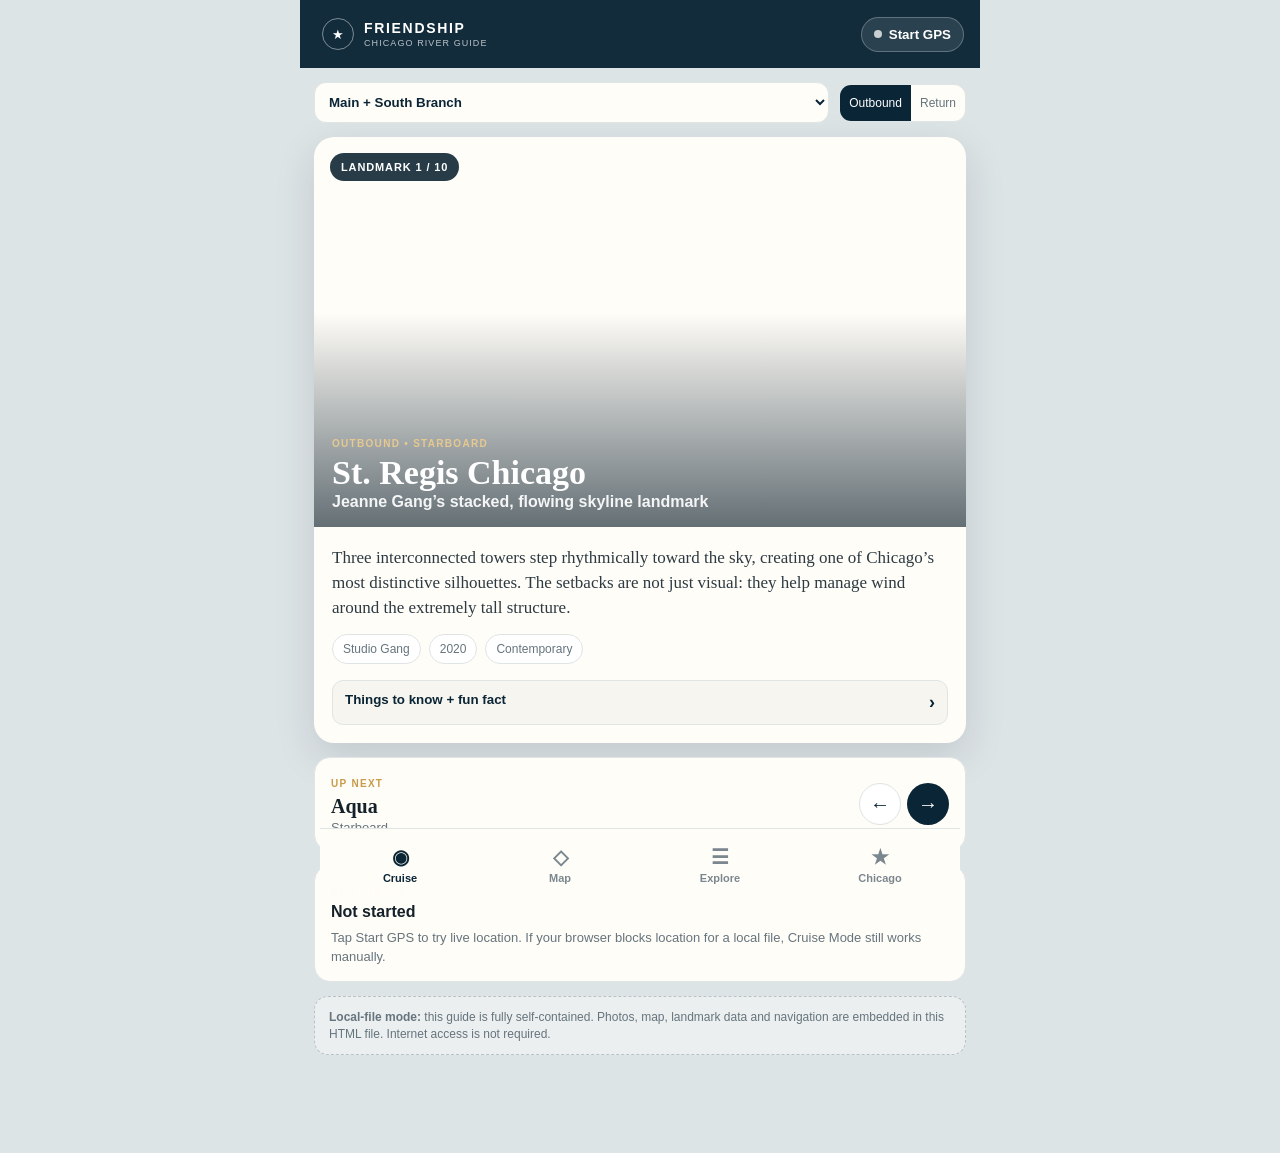
==== guide.html @ f0b507e7 "Fix Safari image asset paths" ====
<!doctype html>
<html lang="en">
<head>
<meta charset="utf-8" />
<meta name="viewport" content="width=device-width,initial-scale=1,viewport-fit=cover" />
<meta name="theme-color" content="#0a2536" />
<title>Friendship • Chicago River Guide</title>
<style>:root{--navy:#0a2536;--navy2:#102f43;--cream:#f6f1e8;--paper:#fffdf8;--gold:#c89b4b;--ink:#15212a;--muted:#66747d;--line:#dfe4e5;--green:#21765b;--shadow:0 14px 40px rgba(3,25,39,.13)}*{box-sizing:border-box}html,body{margin:0;background:var(--cream);color:var(--ink);font-family:-apple-system,BlinkMacSystemFont,"Segoe UI",sans-serif}body{padding-bottom:84px}.topbar{height:68px;position:sticky;top:0;z-index:1000;display:flex;align-items:center;justify-content:space-between;padding:0 16px;background:rgba(10,37,54,.96);backdrop-filter:blur(15px);color:#fff}.brand{display:flex;align-items:center;gap:10px;border:0;background:transparent;color:inherit;text-align:left}.brand .flag{display:grid;place-items:center;width:32px;height:32px;border:1px solid rgba(255,255,255,.45);border-radius:50%;font-size:13px}.brand strong{display:block;letter-spacing:.12em;font-size:14px}.brand small{display:block;opacity:.7;font-size:9px;letter-spacing:.12em;margin-top:2px}.gps-button{border:1px solid rgba(255,255,255,.25);background:rgba(255,255,255,.1);color:#fff;padding:9px 12px;border-radius:999px;font-weight:650;display:flex;align-items:center;gap:7px}.gps-dot{width:8px;height:8px;border-radius:50%;background:#c9d0d3}.gps-button.live .gps-dot{background:#55d99b;box-shadow:0 0 0 4px rgba(85,217,155,.14)}main{max-width:680px;margin:0 auto}.view{display:block}.js .view{display:none}.js .view.active{display:block}.route-strip{display:flex;gap:10px;padding:14px 14px 8px;align-items:center}.route-strip select{min-width:0;flex:1;border:1px solid var(--line);border-radius:12px;background:var(--paper);padding:11px 10px;font-weight:650;color:var(--navy)}.direction-toggle{display:flex;border:1px solid var(--line);border-radius:12px;overflow:hidden;background:var(--paper)}.direction-toggle button{border:0;background:transparent;padding:11px 9px;font-size:12px;color:var(--muted)}.direction-toggle button.active{background:var(--navy);color:#fff}.hero-card{margin:6px 14px 14px;background:var(--paper);border-radius:20px;overflow:hidden;box-shadow:var(--shadow)}.hero-image{height:310px;background:linear-gradient(135deg,#17394d,#7d9cac);background-size:cover;background-position:center;position:relative}.hero-image:after{content:"";position:absolute;inset:0;background:linear-gradient(0deg,rgba(5,24,36,.62) 0%,transparent 55%)}.hero-badge{position:absolute;left:16px;top:16px;z-index:2;background:rgba(8,31,45,.87);backdrop-filter:blur(8px);color:#fff;border-radius:999px;padding:8px 11px;font-weight:800;font-size:11px;letter-spacing:.08em}.hero-distance{position:absolute;right:16px;top:16px;z-index:2;background:rgba(255,255,255,.92);color:var(--navy);border-radius:999px;padding:8px 11px;font-weight:800;font-size:11px}.hero-title-wrap{position:absolute;left:18px;right:18px;bottom:16px;z-index:2;color:#fff}.hero-title-wrap .eyebrow{color:#e7c88f}.hero-title-wrap h1{font-family:Georgia,serif;font-size:34px;line-height:1.01;margin:5px 0 3px}.hero-title-wrap p{margin:0;font-weight:650;opacity:.92}.photo-credit{font-size:10px;color:#7b878e;margin:0 0 9px;text-align:right;font-family:-apple-system,BlinkMacSystemFont,"Segoe UI",sans-serif}.hero-body{padding:18px}.hero-body p{font-family:Georgia,serif;font-size:17px;line-height:1.48;margin:0 0 14px;color:#2d3a42}.fact-row{display:flex;gap:8px;overflow-x:auto;padding-bottom:2px}.fact-chip{white-space:nowrap;border:1px solid var(--line);border-radius:999px;padding:7px 10px;font-size:12px;color:var(--muted);background:#fff}.next-panel,.status-card{margin:0 14px 14px;background:var(--paper);border:1px solid var(--line);border-radius:16px;padding:15px 16px;display:flex;justify-content:space-between;align-items:center}.next-panel h3{margin:4px 0 2px;font-family:Georgia,serif;font-size:20px}.next-panel p{margin:0;color:var(--muted);font-size:13px}.circle-btn{width:42px;height:42px;border-radius:50%;border:0;background:var(--navy);color:#fff;font-size:20px}.eyebrow{font-size:10px;letter-spacing:.13em;font-weight:850;color:var(--gold)}.status-card{display:block}.status-card strong{display:block;margin-top:4px}.status-card p{font-size:13px;line-height:1.4;color:var(--muted);margin:8px 0 0}.status-card.live{border-color:#a9d6c5;background:#f4fbf8}#mapView{position:relative}#map{background:#dfe9ec;position:relative;overflow:visible;padding-bottom:10px}.map-sheet{position:static;margin:10px 14px 14px;background:rgba(255,253,248,.98);border-radius:14px;padding:12px 14px;box-shadow:var(--shadow)}.map-sheet strong{display:block}.map-sheet span{display:block;color:var(--muted);font-size:12px;margin-top:2px}.browse-head{padding:24px 16px 12px}.browse-head h1{font-family:Georgia,serif;margin:3px 0 16px;font-size:32px}.browse-head input{width:100%;border:1px solid var(--line);background:var(--paper);border-radius:12px;padding:12px 14px;font-size:16px}.landmark-list{padding:0 14px}.landmark-item{display:grid;grid-template-columns:82px 1fr auto;gap:12px;align-items:center;background:var(--paper);border:1px solid var(--line);padding:9px;border-radius:14px;margin-bottom:9px}.landmark-thumb{width:82px;height:70px;border-radius:9px;background:linear-gradient(135deg,#17394d,#8ba4b1);background-size:cover;background-position:center}.landmark-item h3{font-family:Georgia,serif;margin:0 0 3px;font-size:17px}.landmark-item p{margin:0;color:var(--muted);font-size:12px}.landmark-item button{border:0;background:transparent;color:var(--navy);font-size:19px;padding:12px}.bottom-nav{position:fixed;z-index:1200;left:0;right:0;bottom:0;height:72px;padding-bottom:env(safe-area-inset-bottom);background:rgba(255,253,248,.96);backdrop-filter:blur(16px);border-top:1px solid var(--line);display:flex;justify-content:space-around}.bottom-nav button{width:33%;border:0;background:transparent;color:#7b878e;font-size:11px;font-weight:700}.bottom-nav span{font-size:20px;display:block;margin-bottom:3px}.bottom-nav button.active{color:var(--navy)}.modal{display:none;position:fixed;inset:0;z-index:2000}.modal.open{display:block}.modal-backdrop{position:absolute;inset:0;background:rgba(2,18,28,.55)}.modal-card{position:absolute;left:0;right:0;bottom:0;max-height:86vh;overflow:auto;background:var(--paper);border-radius:22px 22px 0 0;padding:0 0 calc(20px + env(safe-area-inset-bottom));box-shadow:0 -20px 60px rgba(0,0,0,.18)}.close-btn{position:sticky;float:right;top:12px;margin:12px 12px 0 0;z-index:3;width:36px;height:36px;border-radius:50%;border:0;background:rgba(255,255,255,.92);font-size:24px}.modal-photo{height:260px;background:linear-gradient(135deg,#17394d,#8ba4b1);background-size:cover;background-position:center}.modal-copy{padding:20px}.modal-copy h2{font-family:Georgia,serif;font-size:29px;margin:5px 0 5px}.modal-copy .subtitle{color:var(--muted);margin:0 0 16px}.modal-copy p{font-family:Georgia,serif;line-height:1.55}.detail-grid{display:grid;grid-template-columns:1fr 1fr;border-top:1px solid var(--line);margin-top:16px}.detail-grid div{padding:12px 0;border-bottom:1px solid var(--line)}.detail-grid div:nth-child(odd){padding-right:10px}.detail-grid strong{display:block;font-size:11px;color:var(--muted);text-transform:uppercase;letter-spacing:.08em}.detail-grid span{font-size:14px;font-weight:650}@media(min-width:700px){body{background:#dde4e6}.topbar{max-width:680px;margin:0 auto}.hero-image{height:390px}.bottom-nav{left:50%;transform:translateX(-50%);max-width:680px}.modal-card{max-width:680px;left:50%;transform:translateX(-50%)}}

.offline-map{width:100%;height:auto;aspect-ratio:100/128;display:block;background:#eef2f1;max-height:66vh}
.river-line{fill:none;stroke:#70aec7;stroke-width:10;stroke-linecap:round;stroke-linejoin:round}
.river-core{fill:none;stroke:#c2e0ea;stroke-width:6.5;stroke-linecap:round;stroke-linejoin:round}
.route-line{fill:none;stroke:#16394d;stroke-width:2.1;stroke-dasharray:5 3;opacity:.95}.context-river{fill:none;stroke:#91a6ad;stroke-width:5.5;opacity:.22;stroke-linecap:round;stroke-linejoin:round}
.map-pin{cursor:pointer}.map-pin circle{fill:#d7a93d;stroke:#fff;stroke-width:1.1}.map-pin .pin-num{font-size:3.1px;text-anchor:middle;dominant-baseline:middle;fill:#17394d;font-weight:900}.user-dot{fill:#16805f;stroke:#fff;stroke-width:1.5}.user-accuracy{fill:#16805f;opacity:.11;stroke:#16805f;stroke-width:.35}.map-bg-label{font-size:2.8px;fill:#6f8188;letter-spacing:.08em}.water-label{fill:#4f91aa;font-size:2.45px;font-weight:800;letter-spacing:.05em}.map-ref circle{fill:#6f8188}.map-ref text{fill:#52666e;font-size:2.15px;font-weight:700}.map-legend{position:static;display:grid;grid-template-columns:1fr 1fr;gap:6px 10px;background:#fffdf8;border-top:1px solid rgba(23,57,77,.12);padding:12px 14px 14px;max-height:220px;overflow:auto}.map-key{display:flex;align-items:center;gap:6px;font-size:10.5px;line-height:1.15;color:#263e49}.map-key b{display:grid;place-items:center;min-width:19px;height:19px;border-radius:50%;background:#d7a93d;color:#17394d;font-size:10px}.map-key.active{font-weight:800}.map-key.active b{outline:2px solid #17394d}.prev-btn{margin-right:6px;background:#fff;color:var(--navy);border:1px solid var(--line)}.next-actions{display:flex;align-items:center}.local-note{margin:0 14px 14px;padding:12px 14px;border:1px dashed #b9c2c6;border-radius:14px;color:var(--muted);font-size:12px;line-height:1.4;background:rgba(255,255,255,.42)}@media(max-width:420px){.hero-image{height:280px}.hero-title-wrap h1{font-size:30px}.route-strip{flex-wrap:wrap}.route-strip select{flex-basis:100%}.direction-toggle{width:100%}.direction-toggle button{flex:1}.map-legend{grid-template-columns:1fr;max-height:240px}.offline-map{max-height:none}}

/* Chicago stories / supplemental guide */
.bottom-nav button{width:25%}
.chicago-view{padding:20px 14px 110px}
.chicago-head{padding:4px 2px 16px}.chicago-head h1{font-family:Georgia,serif;font-size:32px;margin:4px 0 6px}.chicago-head p{color:var(--muted);margin:0;line-height:1.45}
.story-card{background:var(--paper);border:1px solid var(--line);border-radius:16px;padding:17px;margin-bottom:12px;box-shadow:0 5px 18px rgba(20,43,54,.04)}
.story-card h2{font-family:Georgia,serif;font-size:23px;margin:2px 0 10px}.story-card h3{font-size:12px;letter-spacing:.09em;text-transform:uppercase;color:var(--muted);margin:15px 0 6px}.story-card p{line-height:1.5;margin:7px 0}.story-card ul{margin:7px 0 0;padding-left:20px}.story-card li{margin:7px 0;line-height:1.4}
.flag-wrap{overflow:hidden;padding:0}.flag-title{padding:17px 17px 6px}.chicago-flag{position:relative;height:150px;background:#fff;margin:8px 17px 12px;border:1px solid #d8d8d8;box-shadow:0 4px 12px rgba(0,0,0,.05)}.flag-stripe{position:absolute;left:0;right:0;height:23px;background:#6cc3e6}.flag-stripe.top{top:28px}.flag-stripe.bottom{bottom:28px}.flag-stars{position:absolute;left:0;right:0;top:55px;height:40px;display:flex;align-items:center;justify-content:center;gap:12px;color:#e02630;font-size:30px;font-weight:900;line-height:1}.flag-grid{display:grid;grid-template-columns:1fr 1fr;gap:9px;padding:0 17px 17px}.flag-item{background:#f5f7f6;border-radius:11px;padding:10px}.flag-item strong{display:block;font-size:11px;text-transform:uppercase;letter-spacing:.07em;color:var(--navy);margin-bottom:3px}.flag-item span{font-size:12px;color:#52666e;line-height:1.35}
.story-kicker{display:inline-flex;align-items:center;gap:6px;font-size:11px;font-weight:800;color:#b17a13;text-transform:uppercase;letter-spacing:.08em}.takeaway{border-left:4px solid #d7a93d;padding-left:13px}
.more-btn{display:block;width:100%;margin-top:14px;border:1px solid var(--line);background:#f7f5ef;color:var(--navy);border-radius:11px;padding:11px 12px;font-weight:800;text-align:left}.more-btn span{float:right;font-size:18px}
.things-box{background:#f5f7f6;border-radius:13px;padding:13px 14px;margin:16px 0}.things-box h3,.fun-box h3{margin:0 0 8px;font-size:11px;letter-spacing:.09em;text-transform:uppercase;color:var(--muted)}.things-box ul{margin:0;padding-left:19px}.things-box li{margin:6px 0;line-height:1.4;font-family:system-ui,-apple-system,sans-serif;font-size:14px}.fun-box{border-left:4px solid #d7a93d;padding:10px 13px;background:#fff9ea;border-radius:0 10px 10px 0;margin:14px 0}.fun-box p{margin:0;font-family:system-ui,-apple-system,sans-serif;font-size:14px;line-height:1.45}
@media(max-width:390px){.bottom-nav button{font-size:10px}.bottom-nav span{font-size:18px}.flag-grid{grid-template-columns:1fr}.chicago-flag{height:130px}.flag-stars{font-size:26px;gap:9px;top:47px}.flag-stripe.top{top:24px}.flag-stripe.bottom{bottom:24px}}
</style>
</head>
<body>
<script>document.documentElement.classList.add("js");</script>
<header class="topbar">
  <button class="brand" id="homeBtn" aria-label="Guide home"><span class="flag">★</span><span><strong>FRIENDSHIP</strong><small>CHICAGO RIVER GUIDE</small></span></button>
  <button id="gpsBtn" class="gps-button"><span class="gps-dot"></span><span id="gpsLabel">Start GPS</span></button>
</header>
<main>
<noscript><div class="local-note" style="margin-top:14px"><strong>Interactive features are unavailable in this browser view.</strong> The guide content remains readable below.</div></noscript>
<section id="cruiseView" class="view active">
  <div class="route-strip">
    <select id="routeSelect" aria-label="Tour route"><option value="south">Main + South Branch</option><option value="north">Main + North Branch</option></select>
    <div class="direction-toggle" role="group"><button data-dir="outbound" class="active">Outbound</button><button data-dir="return">Return</button></div>
  </div>
  <article id="heroCard" class="hero-card">
    <div class="hero-image"><span class="hero-badge">LANDMARK 1</span><div class="hero-title-wrap"><span class="eyebrow">OUTBOUND • STARBOARD</span><h1>St. Regis Chicago</h1><p>Jeanne Gang’s stacked, flowing skyline landmark</p></div></div>
    <div class="hero-body"><p>Three interconnected towers step rhythmically toward the sky, creating one of Chicago’s most distinctive silhouettes. The setbacks are not just visual: they help manage wind around the extremely tall structure.</p><div class="fact-row"><span class="fact-chip">Studio Gang</span><span class="fact-chip">2020</span><span class="fact-chip">Contemporary</span></div></div>
  </article>
  <section class="next-panel"><div><span class="eyebrow">UP NEXT</span><h3 id="nextName">Aqua</h3><p id="nextMeta">Starboard</p></div><div class="next-actions"><button id="prevBtn" class="circle-btn prev-btn" aria-label="Previous landmark">←</button><button id="nextBtn" class="circle-btn" aria-label="Next landmark">→</button></div></section>
  <section class="status-card" id="gpsStatus"><div><span class="eyebrow">GPS STATUS</span><strong>Not started</strong></div><p>Tap Start GPS to try live location. If your browser blocks location for a local file, Cruise Mode still works manually.</p></section>
  <div class="local-note"><strong>Local-file mode:</strong> this guide is fully self-contained. Photos, map, landmark data and navigation are embedded in this HTML file. Internet access is not required.</div>
</section>
<section id="mapView" class="view"><div id="map"></div><div class="map-sheet"><strong id="mapSheetTitle">Tour map</strong><span id="mapSheetText">Tap a landmark pin for details.</span></div></section>
<section id="browseView" class="view"><div class="browse-head"><div><span class="eyebrow">ALL LANDMARKS</span><h1>Explore the river</h1></div><input id="searchInput" type="search" placeholder="Search" /></div><div id="landmarkList" class="landmark-list"><div class="landmark-item"><div class="landmark-thumb"></div><div><h3>St. Regis Chicago</h3><p>Chicago River landmark</p></div><button aria-hidden="true">›</button></div><div class="landmark-item"><div class="landmark-thumb"></div><div><h3>Aqua</h3><p>Chicago River landmark</p></div><button aria-hidden="true">›</button></div><div class="landmark-item"><div class="landmark-thumb"></div><div><h3>Wrigley Building</h3><p>Chicago River landmark</p></div><button aria-hidden="true">›</button></div><div class="landmark-item"><div class="landmark-thumb"></div><div><h3>Trump International Hotel & Tower</h3><p>Chicago River landmark</p></div><button aria-hidden="true">›</button></div><div class="landmark-item"><div class="landmark-thumb"></div><div><h3>Marina City</h3><p>Chicago River landmark</p></div><button aria-hidden="true">›</button></div><div class="landmark-item"><div class="landmark-thumb"></div><div><h3>Merchandise Mart</h3><p>Chicago River landmark</p></div><button aria-hidden="true">›</button></div><div class="landmark-item"><div class="landmark-thumb"></div><div><h3>Wolf Point</h3><p>Chicago River landmark</p></div><button aria-hidden="true">›</button></div><div class="landmark-item"><div class="landmark-thumb"></div><div><h3>150 North Riverside</h3><p>Chicago River landmark</p></div><button aria-hidden="true">›</button></div><div class="landmark-item"><div class="landmark-thumb"></div><div><h3>300 South Wacker</h3><p>Chicago River landmark</p></div><button aria-hidden="true">›</button></div><div class="landmark-item"><div class="landmark-thumb"></div><div><h3>River City</h3><p>Chicago River landmark</p></div><button aria-hidden="true">›</button></div><div class="landmark-item"><div class="landmark-thumb"></div><div><h3>Chicago Board of Trade / Ceres</h3><p>Chicago River landmark</p></div><button aria-hidden="true">›</button></div><div class="landmark-item"><div class="landmark-thumb"></div><div><h3>Carbide & Carbon Building</h3><p>Chicago River landmark</p></div><button aria-hidden="true">›</button></div><div class="landmark-item"><div class="landmark-thumb"></div><div><h3>Erie on the Park</h3><p>Chicago River landmark</p></div><button aria-hidden="true">›</button></div><div class="landmark-item"><div class="landmark-thumb"></div><div><h3>Wild Mile</h3><p>Chicago River landmark</p></div><button aria-hidden="true">›</button></div><div class="landmark-item"><div class="landmark-thumb"></div><div><h3>Salt Shed</h3><p>Chicago River landmark</p></div><button aria-hidden="true">›</button></div></div></section>
<section id="chicagoView" class="view chicago-view">
  <div class="chicago-head"><span class="eyebrow">BEYOND THE LANDMARKS</span><h1>Know Chicago</h1><p>The stories and symbols that make the buildings, bridges and river fit together.</p></div>
  <article class="story-card flag-wrap">
    <div class="flag-title"><span class="story-kicker">★ Chicago symbol</span><h2>Know the Chicago flag</h2></div>
    <div class="chicago-flag" role="img" aria-label="Chicago flag with two blue stripes and four red six-pointed stars"><div class="flag-stripe top"></div><div class="flag-stars"><span>✶</span><span>✶</span><span>✶</span><span>✶</span></div><div class="flag-stripe bottom"></div></div>
    <div class="flag-grid">
      <div class="flag-item"><strong>Two blue stripes</strong><span>Represent Chicago's waterways: Lake Michigan, the Chicago River system and the great canal connection.</span></div>
      <div class="flag-item"><strong>Four red stars</strong><span>Fort Dearborn; the Great Chicago Fire; the 1893 World's Columbian Exposition; and the 1933–34 Century of Progress.</span></div>
      <div class="flag-item"><strong>Six points each</strong><span>Chicago deliberately uses six-pointed stars. Each star's points carry additional symbolic meanings.</span></div>
      <div class="flag-item"><strong>Designed in 1917</strong><span>Wallace Rice designed the flag. It originally had two stars; two more were added later.</span></div>
    </div>
  </article>
  <article class="story-card"><span class="story-kicker">Chicago story</span><h2>Why Chicago became Chicago</h2><h3>Water + rail + geography</h3><ul><li>Chicago sits near a low continental divide between the Great Lakes and Mississippi watersheds.</li><li>Early portage routes made the location strategically important before a major city existed.</li><li>Canals strengthened the water connection; railroads then multiplied Chicago's reach.</li><li>The city became a transfer point where goods, people, livestock, grain and mail changed transportation modes.</li><li>Much of the architecture along the river is a consequence of that economic geography.</li></ul><p class="takeaway"><strong>Worth knowing:</strong> Chicago did not become huge simply because it sat on Lake Michigan. Its power came from connecting transportation systems.</p></article>
  <article class="story-card"><span class="story-kicker">Engineering</span><h2>The river that changed direction</h2><ul><li>The Chicago River originally flowed toward Lake Michigan.</li><li>In 1900, Chicago completed the canal system that reversed the river's flow away from the lake.</li><li>Protecting Lake Michigan—the city's drinking-water source—was a major reason for the project.</li><li>The present Chicago Harbor Lock dates to the 1930s and helps control the lake-river connection.</li></ul><p class="takeaway">The memorable part is not simply that Chicago cleaned its river. The city re-engineered the regional water system.</p></article>
  <article class="story-card"><span class="story-kicker">Look around</span><h2>Chicago is a bridge city</h2><ul><li>Downtown street bridges are part of the city's navigation system, not just roadways.</li><li>The movable bridges let dense street grids coexist with a working river.</li><li>Bridge street names are one of the easiest ways to orient yourself as we move through downtown.</li><li>Watch how bridgehouses, steel trusses and skyscrapers form a layered streetscape visible only from the water.</li></ul></article>
  <article class="story-card"><span class="story-kicker">Return trip</span><h2>Don't repeat the tour—connect it</h2><ul><li>Compare River City with Marina City: same architect, radically different form.</li><li>Compare Aqua with St. Regis: same architect, two very different responses to form, site and wind.</li><li>At 150 North Riverside, look at the narrow base before looking up.</li><li>At Wolf Point, see if you can identify all three branches without the guide.</li><li>Compare older buildings that treated the river as infrastructure with newer buildings designed around river views and public space.</li></ul></article>
  <article class="story-card"><span class="story-kicker">Take it home</span><h2>Three big ideas</h2><p class="takeaway"><strong>1.</strong> Chicago exists where it does because of water and transportation.</p><p class="takeaway"><strong>2.</strong> Its architecture is inseparable from engineering—wind, soil, railroads, bridges and tight sites shaped what was possible.</p><p class="takeaway"><strong>3.</strong> The Chicago River isn't scenery behind the city. It is one of the main reasons the city exists.</p></article>
</section>
</main>
<nav class="bottom-nav"><button data-view="cruiseView" class="active"><span>◉</span>Cruise</button><button data-view="mapView"><span>◇</span>Map</button><button data-view="browseView"><span>☰</span>Explore</button><button data-view="chicagoView"><span>★</span>Chicago</button></nav>
<div id="detailModal" class="modal" aria-hidden="true"><div class="modal-backdrop"></div><article class="modal-card"><button id="closeModal" class="close-btn">×</button><div id="modalContent"></div></article></div>
<script>
const LANDMARKS = [
 {id:'st-regis',name:'St. Regis Chicago',lat:41.88735,lng:-87.61715,side:'Starboard',route:'main',out:1,ret:15,photo:'assets/photo-00.jpg',subtitle:'Jeanne Gang’s stacked, flowing skyline landmark',architect:'Studio Gang',year:'2020',style:'Contemporary',story:'Three interconnected towers step rhythmically toward the sky, creating one of Chicago’s most distinctive silhouettes. The setbacks are not just visual: they help manage wind around the extremely tall structure.',fact:'At roughly 1,200 feet, it is among the tallest buildings in Chicago.'},
 {id:'aqua',name:'Aqua',lat:41.88650,lng:-87.61971,side:'Starboard',route:'main',out:2,ret:14,photo:'assets/photo-01.jpg',credit:'George Showman / Wikimedia Commons · CC BY 2.0',subtitle:'A tower shaped by balconies that behave like topography',architect:'Studio Gang',year:'2009',style:'Contemporary',story:'Aqua’s irregular concrete balconies ripple around the tower like limestone ledges or waves. Their shapes were tuned for views, shade and wind, turning each floor plate into part of the architecture.',fact:'The undulating balconies can project more than 12 feet from the facade.'},
 {id:'wrigley',name:'Wrigley Building',lat:41.889707,lng:-87.624861,side:'Starboard',route:'main',out:3,ret:13,photo:'assets/photo-02.jpg',subtitle:'Chicago’s gleaming white gateway to Michigan Avenue',architect:'Graham, Anderson, Probst & White',year:'1921–24',style:'Spanish Revival / French Renaissance',story:'The Wrigley Building was one of the first major office buildings north of the Chicago River. Its white terra-cotta cladding was designed to remain bright and luminous, while the clock tower deliberately evokes European civic architecture.',fact:'The two towers are connected by enclosed walkways.'},
 {id:'trump',name:'Trump International Hotel & Tower',lat:41.88887,lng:-87.62646,side:'Starboard',route:'main',out:4,ret:12,photo:'assets/photo-03.jpg',subtitle:'A riverfront tower whose setbacks answer its neighbors',architect:'Skidmore, Owings & Merrill',year:'2009',style:'Contemporary',story:'Designed by Adrian Smith at SOM, the glass tower uses three major setbacks that align with surrounding Chicago landmarks. From the river, its curved form and prominent position make it an unmistakable transition between Michigan Avenue and River North.',fact:'Its setbacks visually reference nearby building heights.'},
 {id:'marina-city',name:'Marina City',lat:41.88787,lng:-87.62882,side:'Starboard',route:'main',out:5,ret:11,photo:'assets/photo-04.jpg',subtitle:'Bertrand Goldberg’s iconic “corn cob” city within a city',architect:'Bertrand Goldberg',year:'1964–68',style:'Mid-century modern',story:'Marina City challenged the idea that downtown was only for work. Its cylindrical residential towers, exposed parking spirals, marina and entertainment spaces created a dense mixed-use community directly on the river.',fact:'Each residential floor radiates outward from a central concrete core.'},
 {id:'wolf-point',name:'Wolf Point',lat:41.88770,lng:-87.63730,side:'Ahead',route:'main',out:6,ret:10,photo:'assets/photo-05.jpg',subtitle:'Where the three branches of the Chicago River meet',architect:'Multiple',year:'Historic site',style:'Urban crossroads',story:'Wolf Point is the geographic hinge of the river system: the Main Branch meets the North and South Branches here. Long before the towers, this was one of early Chicago’s most important commercial and social gathering places.',fact:'This confluence helped define the earliest settlement pattern of Chicago.'},
 {id:'150-riverside',name:'150 North Riverside',lat:41.885327,lng:-87.638531,side:'Starboard',route:'south',out:7,ret:9,photo:'assets/photo-06.jpg',subtitle:'A skyscraper balanced on an improbably narrow base',architect:'Goettsch Partners',year:'2017',style:'Contemporary',story:'The tower appears to balance on a slender core because active railroad tracks occupy much of the site. Its structural system transfers the tower’s immense loads through the compact base while opening the river edge as public space.',fact:'Only a small portion of the site could physically support the tower.'},
 {id:'300-wacker',name:'300 South Wacker',lat:41.87767,lng:-87.63714,side:'Port',route:'south',out:8,ret:8,photo:'assets/photo-07.jpg',subtitle:'A postmodern tower with a river map hidden in plain sight',architect:'Kohn Pedersen Fox',year:'1983',style:'Postmodern',story:'Look closely at the west facade: the illuminated pattern depicts a stylized map of the Chicago River. It is an architectural inside joke scaled to the city itself and one of the best details to point out from the water.',fact:'The facade graphic traces the branching geometry of the river.'},
 {id:'river-city',name:'River City',lat:41.871399,lng:-87.634522,side:'Port',route:'south',out:9,ret:7,photo:'assets/photo-08.jpg',subtitle:'Bertrand Goldberg’s curving residential megastructure',architect:'Bertrand Goldberg',year:'1986',style:'Brutalist / Organic modern',story:'River City extends Goldberg’s lifelong interest in curvilinear concrete housing. The serpentine building creates sheltered interior spaces while presenting a sculptural wall to the South Branch.',fact:'Goldberg also designed Marina City, visible much farther north.'},
 {id:'cbot',name:'Chicago Board of Trade & Ceres',lat:41.8778,lng:-87.6323,side:'Ahead / Port',route:'south',out:null,ret:6,photo:'assets/photo-09.jpg',credit:'Joe Ravi / Wikimedia Commons · CC BY-SA 3.0',subtitle:'Art Deco power crowned by the goddess of grain',architect:'Holabird & Root',year:'1930',style:'Art Deco',story:'At the end of the LaSalle Street canyon, the Board of Trade terminates the view like a monumental stage set. Atop its pyramidal roof stands Ceres, the Roman goddess of agriculture—an apt symbol for Chicago’s commodity-trading history.',fact:'Ceres is intentionally simplified because the sculpture is viewed from far below.'},
 {id:'merchandise-mart',name:'The Merchandise Mart',lat:41.888378,lng:-87.636513,side:'Starboard',route:'main',out:1,ret:9,photo:'assets/photo-10.jpg',subtitle:'A colossal Art Deco commercial city block',architect:'Graham, Anderson, Probst & White',year:'1930',style:'Art Deco',story:'Built for Marshall Field & Company, the Mart consolidated an enormous wholesale trade operation under one roof. Its scale is easier to understand from the river, where the building stretches along an entire block of waterfront.',fact:'At completion it was widely described as the world’s largest building by floor area.'},
 {id:'erie-park',name:'Erie on the Park',lat:41.8930,lng:-87.6398,side:'Starboard',route:'north',out:2,ret:8,photo:'assets/photo-11.jpg',credit:'Payton Chung / Wikimedia Commons · CC BY 2.0',subtitle:'A slim steel-and-glass tower beside the river',architect:'Lucien Lagrange',year:'2002',style:'Contemporary',story:'Erie on the Park uses an expressed structural frame and a narrow profile to take advantage of river and skyline views. Its geometry makes it a useful visual marker as the river begins to feel more residential.',fact:'Its steel expression distinguishes it from the concrete-heavy towers downstream.'},
 {id:'wild-mile',name:'The Wild Mile',lat:41.9003,lng:-87.6406,side:'Starboard',route:'north',out:3,ret:7,photo:'assets/photo-12.jpg',credit:'SidewalkMD / Wikimedia Commons · CC BY-SA 4.0',subtitle:'A floating eco-park built directly into the river',architect:'Urban Rivers + partners',year:'2020s',style:'Ecological infrastructure',story:'The Wild Mile reimagines a formerly industrial stretch of the North Branch as floating habitat and public space. Modular gardens create new river-edge ecology while preserving the working waterway.',fact:'Floating habitat modules support native plants above a river with engineered banks.'},
 {id:'ballys',name:'Bally’s Chicago Site',lat:41.9072,lng:-87.6428,side:'Port',route:'north',out:4,ret:6,photo:'assets/photo-13.jpg',subtitle:'The former Tribune printing complex in transformation',architect:'Multiple',year:'Redevelopment',style:'Adaptive urban redevelopment',story:'This large riverfront site was historically dominated by the Chicago Tribune’s printing and distribution operations. Its redevelopment represents another major transition of the North Branch from heavy industrial use toward mixed-use entertainment and public riverfront access.',fact:'The scale of the former industrial parcel is especially apparent from the water.'},
 {id:'salt-shed',name:'The Salt Shed',lat:41.9170,lng:-87.6588,side:'Port',route:'north',out:5,ret:5,photo:'assets/photo-14.jpg',credit:'Cosmo1976 / Wikimedia Commons · CC BY-SA 3.0',subtitle:'An industrial Morton Salt complex reborn as a music venue',architect:'Original industrial complex / adaptive reuse team',year:'1929 / 2022 reuse',style:'Industrial adaptive reuse',story:'The enormous roof once sheltered Morton Salt operations and became a familiar North Branch landmark. Preservation and redevelopment converted the complex into a major performance venue while retaining its industrial identity.',fact:'The iconic roofline survived the site’s transformation from salt production to entertainment.'},
 {id:'carbide',name:'Carbide & Carbon Building',lat:41.8868,lng:-87.6244,side:'Port',route:'main',out:null,ret:16,photo:'assets/photo-15.jpg',credit:'La Sequencia / Wikimedia Commons · CC BY 2.0',subtitle:'A dark green Art Deco tower capped in real gold leaf',architect:'Burnham Brothers',year:'1929',style:'Art Deco',story:'The Carbide & Carbon Building is deliberately theatrical: polished black granite at the base, deep green terra cotta above, and a gold-leaf crown. A popular interpretation is that its coloring recalls a champagne bottle.',fact:'Its gold-colored upper details include actual gold leaf.'}
];

let currentRoute='south', direction='outbound', currentIndex=0, userPos=null, watchId=null;
const $=s=>document.querySelector(s), $$=s=>[...document.querySelectorAll(s)];
const TOUR_ORDERS={
 south:{outbound:['st-regis','aqua','wrigley','trump','marina-city','merchandise-mart','wolf-point','150-riverside','300-wacker','river-city'],return:['river-city','cbot','300-wacker','150-riverside','wolf-point','merchandise-mart','marina-city','trump','wrigley','carbide','aqua','st-regis']},
 north:{outbound:['st-regis','aqua','wrigley','trump','marina-city','merchandise-mart','wolf-point','erie-park','wild-mile','ballys','salt-shed'],return:['salt-shed','ballys','wild-mile','erie-park','wolf-point','merchandise-mart','marina-city','trump','wrigley','carbide','aqua','st-regis']}
};
const routeItems=()=>TOUR_ORDERS[currentRoute][direction].map(id=>LANDMARKS.find(x=>x.id===id)).filter(Boolean);
function esc(s){return String(s??'').replace(/[&<>\"]/g,c=>({'&':'&amp;','<':'&lt;','>':'&gt;','\"':'&quot;'}[c]))}
function distanceMeters(a,b){const R=6371e3,p1=a.lat*Math.PI/180,p2=b.lat*Math.PI/180,dp=(b.lat-a.lat)*Math.PI/180,dl=(b.lng-a.lng)*Math.PI/180;const q=Math.sin(dp/2)**2+Math.cos(p1)*Math.cos(p2)*Math.sin(dl/2)**2;return R*2*Math.atan2(Math.sqrt(q),Math.sqrt(1-q))}
function fmtDist(m){if(m==null)return '';const ft=m*3.28084;if(ft<1000)return `${Math.max(25,Math.round(ft/25)*25)} ft`;return `${(ft/5280).toFixed(1)} mi`}
function photoStyle(l){return l.photo?`background-image:url("${l.photo}")`:''}
function thingsFor(l){const s=(l.story||'').split(/(?<=[.!?])\s+/).filter(Boolean);const out=[`Designed by ${l.architect}.`,`Completed in ${l.year}; ${l.style} architecture.`];for(const x of s){if(out.length>=5)break;if(!out.some(y=>y===x))out.push(x)}return out.slice(0,5)}
function renderCruise(){const items=routeItems();if(!items.length)return;if(currentIndex>=items.length)currentIndex=0;if(currentIndex<0)currentIndex=items.length-1;const l=items[currentIndex],dist=userPos?distanceMeters(userPos,l):null;$('#heroCard').innerHTML=`<div class="hero-image" style='${photoStyle(l)}'><span class="hero-badge">${userPos&&dist<180?'NOW VIEWING':'LANDMARK '+(currentIndex+1)+' / '+items.length}</span>${dist!=null?`<span class="hero-distance">${fmtDist(dist)}</span>`:''}<div class="hero-title-wrap"><span class="eyebrow">${direction.toUpperCase()} • ${esc(l.side).toUpperCase()}</span><h1>${esc(l.name)}</h1><p>${esc(l.subtitle)}</p></div></div><div class="hero-body">${l.credit?`<div class="photo-credit">Photo: ${esc(l.credit)}</div>`:''}<p>${esc(l.story)}</p><div class="fact-row"><span class="fact-chip">${esc(l.architect)}</span><span class="fact-chip">${esc(l.year)}</span><span class="fact-chip">${esc(l.style)}</span></div><button class="more-btn" id="heroMoreBtn">Things to know + fun fact <span>›</span></button></div>`;$('#heroMoreBtn').onclick=()=>openDetail(l.id);const n=items[(currentIndex+1)%items.length];$('#nextName').textContent=n.name;$('#nextMeta').textContent=`${n.side}${userPos?' • '+fmtDist(distanceMeters(userPos,n)):''}`;renderMap();}
function renderList(filter=''){const q=filter.toLowerCase();$('#landmarkList').innerHTML=LANDMARKS.filter(l=>!q||l.name.toLowerCase().includes(q)||l.story.toLowerCase().includes(q)||l.architect.toLowerCase().includes(q)).map(l=>`<div class="landmark-item" data-id="${l.id}"><div class="landmark-thumb" style='${photoStyle(l)}'></div><div><h3>${esc(l.name)}</h3><p>${esc(l.style)} • ${esc(l.year)}</p></div><button aria-label="Open ${esc(l.name)}">›</button></div>`).join('');$$('.landmark-item').forEach(el=>el.onclick=()=>openDetail(el.dataset.id))}
function openDetail(id){const l=LANDMARKS.find(x=>x.id===id);const things=thingsFor(l);$('#modalContent').innerHTML=`<div class="modal-photo" style='${photoStyle(l)}'></div><div class="modal-copy">${l.credit?`<div class="photo-credit">Photo: ${esc(l.credit)}</div>`:''}<span class="eyebrow">${esc(l.side).toUpperCase()}</span><h2>${esc(l.name)}</h2><p class="subtitle">${esc(l.subtitle)}</p><div class="things-box"><h3>Things to know</h3><ul>${things.map(x=>`<li>${esc(x)}</li>`).join('')}</ul></div><div class="fun-box"><h3>★ Fun fact</h3><p>${esc(l.fact)}</p></div><p><strong>Look for this:</strong> ${esc(l.fact)}</p><div class="detail-grid"><div><strong>Architect</strong><span>${esc(l.architect)}</span></div><div><strong>Completed</strong><span>${esc(l.year)}</span></div><div><strong>Style</strong><span>${esc(l.style)}</span></div><div><strong>GPS</strong><span>${l.lat.toFixed(4)}, ${l.lng.toFixed(4)}</span></div></div></div>`;$('#detailModal').classList.add('open');$('#detailModal').setAttribute('aria-hidden','false')}
function closeDetail(){$('#detailModal').classList.remove('open');$('#detailModal').setAttribute('aria-hidden','true')}
const RIVER={main:[[41.88830,-87.61060],[41.88834,-87.61340],[41.88842,-87.61620],[41.88856,-87.61910],[41.88867,-87.62190],[41.88872,-87.62430],[41.88862,-87.62630],[41.88835,-87.62870],[41.88804,-87.63100],[41.88778,-87.63340],[41.88758,-87.63550],[41.88748,-87.63745]],south:[[41.88748,-87.63745],[41.88570,-87.63810],[41.88360,-87.63820],[41.88160,-87.63812],[41.87960,-87.63780],[41.87760,-87.63760],[41.87580,-87.63730],[41.87410,-87.63670],[41.87240,-87.63570],[41.87080,-87.63480],[41.86890,-87.63465],[41.86720,-87.63520],[41.86550,-87.63660]],north:[[41.88748,-87.63745],[41.88930,-87.63820],[41.89130,-87.63910],[41.89340,-87.63990],[41.89550,-87.64070],[41.89780,-87.64130],[41.90020,-87.64120],[41.90260,-87.64160],[41.90500,-87.64240],[41.90730,-87.64330],[41.90960,-87.64510],[41.91170,-87.64800],[41.91370,-87.65180],[41.91520,-87.65550],[41.91680,-87.65880],[41.91840,-87.66030]]};
const MAP_REFS=[{name:'Chicago Lock',lat:41.88830,lng:-87.61075,dx:-1.2,dy:-2.2,anchor:'end'},{name:'Michigan Ave',lat:41.88869,lng:-87.62450,dx:1.5,dy:-2.3,anchor:'start'},{name:'State St',lat:41.88833,lng:-87.62770,dx:1.4,dy:3.2,anchor:'start'},{name:'Wolf Point',lat:41.88752,lng:-87.63740,dx:-1.2,dy:3.8,anchor:'end'},{name:'Lake St',lat:41.88575,lng:-87.63805,dx:1.5,dy:.4,anchor:'start'},{name:'Jackson',lat:41.87810,lng:-87.63762,dx:1.5,dy:.4,anchor:'start'},{name:'Roosevelt',lat:41.86770,lng:-87.63515,dx:1.5,dy:.4,anchor:'start'},{name:'Chicago Ave',lat:41.89665,lng:-87.64100,dx:1.5,dy:.4,anchor:'start'},{name:'North Ave',lat:41.91045,lng:-87.64610,dx:1.5,dy:.4,anchor:'start'}];
function activeRiverPoints(){return RIVER.main.concat((currentRoute==='north'?RIVER.north:RIVER.south).slice(1))}
function mapBoundsFor(points,landmarks){const lats=points.map(p=>p[0]).concat(landmarks.map(l=>l.lat)),lngs=points.map(p=>p[1]).concat(landmarks.map(l=>l.lng));return{minLat:Math.min(...lats)-.0018,maxLat:Math.max(...lats)+.0018,minLng:Math.min(...lngs)-.0025,maxLng:Math.max(...lngs)+.0025}}
let MAP_BOUNDS=null;function project(lat,lng){const b=MAP_BOUNDS,x=(lng-b.minLng)/(b.maxLng-b.minLng),y=(b.maxLat-lat)/(b.maxLat-b.minLat);return{x:5+x*90,y:8+y*112}}function geoPath(points){return points.map((c,i)=>{const p=project(c[0],c[1]);return `${i?'L':'M'} ${p.x.toFixed(2)} ${p.y.toFixed(2)}`}).join(' ')}
function nearestPointOnPolyline(lat,lng,pts){const q=project(lat,lng);let best=null,bd=Infinity;for(let i=0;i<pts.length-1;i++){const a=project(pts[i][0],pts[i][1]),b=project(pts[i+1][0],pts[i+1][1]);const vx=b.x-a.x,vy=b.y-a.y,wx=q.x-a.x,wy=q.y-a.y,d=vx*vx+vy*vy,t=d?Math.max(0,Math.min(1,(wx*vx+wy*vy)/d)):0,p={x:a.x+t*vx,y:a.y+t*vy},dd=(q.x-p.x)**2+(q.y-p.y)**2;if(dd<bd){bd=dd;best=p}}return best}
function inBounds(r){const b=MAP_BOUNDS;return r.lat>=b.minLat&&r.lat<=b.maxLat&&r.lng>=b.minLng&&r.lng<=b.maxLng}
function renderMap(){const target=$('#map');if(!target)return;const ordered=routeItems(),activeRiver=activeRiverPoints();MAP_BOUNDS=mapBoundsFor(activeRiver,ordered);const context=currentRoute==='north'?RIVER.south:RIVER.north;const river=`<path class="river-line" d="${geoPath(activeRiver)}"></path><path class="river-core" d="${geoPath(activeRiver)}"></path>`;const contextRiver=`<path class="context-river" d="${geoPath(context)}"></path>`;const route=`<path class="route-line" d="${geoPath(activeRiver)}"></path>`;const pins=ordered.map((l,i)=>{const p=nearestPointOnPolyline(l.lat,l.lng,activeRiver);return `<g class="map-pin" data-id="${l.id}"><circle cx="${p.x.toFixed(2)}" cy="${p.y.toFixed(2)}" r="2.65"></circle><text class="pin-num" x="${p.x.toFixed(2)}" y="${(p.y+.05).toFixed(2)}">${i+1}</text></g>`}).join('');let up='';if(userPos&&inBounds(userPos)){const p=project(userPos.lat,userPos.lng),ar=Math.min(8,Math.max(2,(userPos.accuracy||30)/65));up=`<circle class="user-accuracy" cx="${p.x}" cy="${p.y}" r="${ar}"></circle><circle class="user-dot" cx="${p.x}" cy="${p.y}" r="2.6"></circle>`}const refs=MAP_REFS.filter(inBounds).map(r=>{const p=project(r.lat,r.lng);return `<g class="map-ref"><circle cx="${p.x}" cy="${p.y}" r=".55"></circle><text text-anchor="${r.anchor}" x="${p.x+r.dx}" y="${p.y+r.dy}">${esc(r.name)}</text></g>`}).join('');const lake=project(41.8884,-87.6107),legend=ordered.map((l,i)=>`<div class="map-key ${i===currentIndex?'active':''}" data-id="${l.id}"><b>${i+1}</b><span>${esc(l.name)}</span></div>`).join('');target.innerHTML=`<svg class="offline-map" viewBox="0 0 100 128" preserveAspectRatio="xMidYMid meet"><text class="map-bg-label" x="94" y="7" text-anchor="end">N ↑</text><text class="water-label" x="${lake.x-1}" y="${lake.y-3}" text-anchor="end">Lake Michigan</text>${contextRiver}${river}${route}${refs}${pins}${up}</svg><div class="map-legend">${legend}</div>`;target.querySelectorAll('.map-pin,.map-key').forEach(el=>el.onclick=()=>openDetail(el.dataset.id));const active=ordered[currentIndex];$('#mapSheetTitle').textContent=currentRoute==='north'?'Main + North Branch':'Main + South Branch';if(active)$('#mapSheetText').textContent=`${direction[0].toUpperCase()+direction.slice(1)} • Stop ${currentIndex+1}: ${active.name}${userPos?' • '+fmtDist(distanceMeters(userPos,active)):''} • Pins mark viewing points on the river.`}
function nearestForRoute(){if(!userPos)return;const items=routeItems();let best=0,bestD=Infinity;items.forEach((l,i)=>{const d=distanceMeters(userPos,l);if(d<bestD){bestD=d;best=i}});if(bestD<350){currentIndex=best;renderCruise()}$('#gpsStatus').classList.add('live');$('#gpsStatus').innerHTML=`<div><span class="eyebrow">GPS LIVE</span><strong>${fmtDist(bestD)} from ${esc(items[best].name)}</strong></div><p>Reported accuracy: ${userPos.accuracy?Math.round(userPos.accuracy*3.28084)+' ft':'—'}. Nearby landmarks auto-surface within about 1,150 ft.</p>`;renderMap()}
function gpsError(e){$('#gpsLabel').textContent='GPS unavailable';$('#gpsBtn').classList.remove('live');$('#gpsStatus').classList.remove('live');let detail=(e&&e.message)||'The browser did not provide location access.';$('#gpsStatus').innerHTML=`<div><span class="eyebrow">GPS UNAVAILABLE</span><strong>Manual Cruise Mode is active</strong></div><p>${esc(detail)} Local-file GPS support varies by browser. Try Safari or Chrome and allow location access if prompted; otherwise use the arrows to advance landmarks.</p>`}
function startGPS(){if(!navigator.geolocation){gpsError({message:'Geolocation is not supported by this browser.'});return}if(watchId!=null){navigator.geolocation.clearWatch(watchId);watchId=null;$('#gpsBtn').classList.remove('live');$('#gpsLabel').textContent='Start GPS';return}$('#gpsLabel').textContent='Locating…';try{watchId=navigator.geolocation.watchPosition(p=>{userPos={lat:p.coords.latitude,lng:p.coords.longitude,accuracy:p.coords.accuracy};$('#gpsBtn').classList.add('live');$('#gpsLabel').textContent='GPS Live';nearestForRoute()},gpsError,{enableHighAccuracy:true,maximumAge:3000,timeout:12000})}catch(e){gpsError(e)}}
$$('.direction-toggle button').forEach(b=>b.onclick=()=>{$$('.direction-toggle button').forEach(x=>x.classList.remove('active'));b.classList.add('active');direction=b.dataset.dir;currentIndex=0;renderCruise()});
$('#routeSelect').onchange=e=>{currentRoute=e.target.value;currentIndex=0;renderCruise()};$('#nextBtn').onclick=()=>{currentIndex=(currentIndex+1)%routeItems().length;renderCruise()};$('#prevBtn').onclick=()=>{currentIndex=(currentIndex-1+routeItems().length)%routeItems().length;renderCruise()};$('#gpsBtn').onclick=startGPS;$('#searchInput').oninput=e=>renderList(e.target.value);$('#closeModal').onclick=closeDetail;$('.modal-backdrop').onclick=closeDetail;
$$('.bottom-nav button').forEach(b=>b.onclick=()=>{$$('.bottom-nav button').forEach(x=>x.classList.remove('active'));b.classList.add('active');$$('.view').forEach(v=>v.classList.remove('active'));$('#'+b.dataset.view).classList.add('active');if(b.dataset.view==='mapView')renderMap()});$('#homeBtn').onclick=()=>{$$('.bottom-nav button')[0].click()};
renderCruise();renderList();renderMap();
</script>
</body></html>
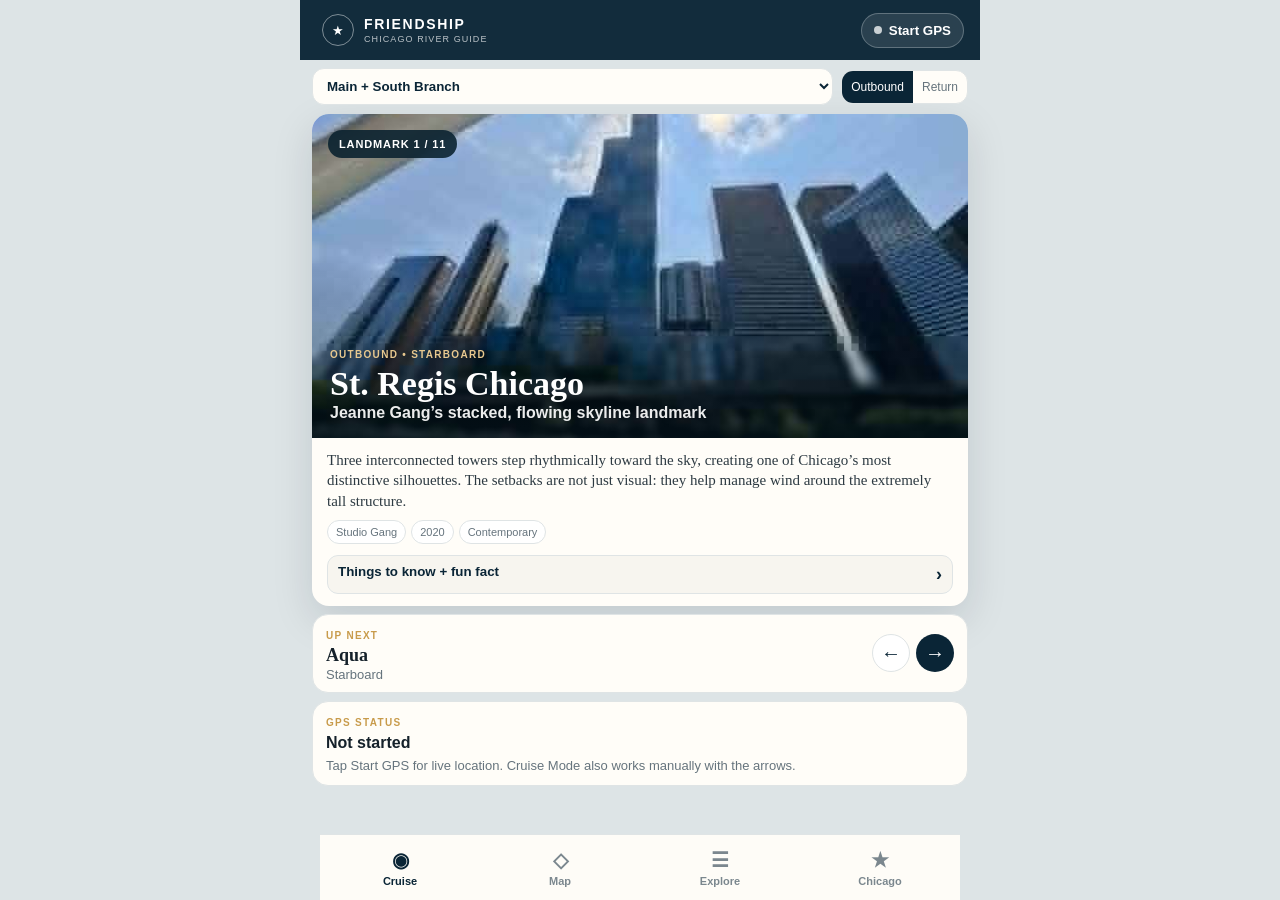
==== commit 002a8962: "Redirect legacy guide page to current app" ====
--- a/guide.html
+++ b/guide.html
@@ -1,125 +1 @@
-<!doctype html>
-<html lang="en">
-<head>
-<meta charset="utf-8" />
-<meta name="viewport" content="width=device-width,initial-scale=1,viewport-fit=cover" />
-<meta name="theme-color" content="#0a2536" />
-<title>Friendship • Chicago River Guide</title>
-<style>:root{--navy:#0a2536;--navy2:#102f43;--cream:#f6f1e8;--paper:#fffdf8;--gold:#c89b4b;--ink:#15212a;--muted:#66747d;--line:#dfe4e5;--green:#21765b;--shadow:0 14px 40px rgba(3,25,39,.13)}*{box-sizing:border-box}html,body{margin:0;background:var(--cream);color:var(--ink);font-family:-apple-system,BlinkMacSystemFont,"Segoe UI",sans-serif}body{padding-bottom:84px}.topbar{height:68px;position:sticky;top:0;z-index:1000;display:flex;align-items:center;justify-content:space-between;padding:0 16px;background:rgba(10,37,54,.96);backdrop-filter:blur(15px);color:#fff}.brand{display:flex;align-items:center;gap:10px;border:0;background:transparent;color:inherit;text-align:left}.brand .flag{display:grid;place-items:center;width:32px;height:32px;border:1px solid rgba(255,255,255,.45);border-radius:50%;font-size:13px}.brand strong{display:block;letter-spacing:.12em;font-size:14px}.brand small{display:block;opacity:.7;font-size:9px;letter-spacing:.12em;margin-top:2px}.gps-button{border:1px solid rgba(255,255,255,.25);background:rgba(255,255,255,.1);color:#fff;padding:9px 12px;border-radius:999px;font-weight:650;display:flex;align-items:center;gap:7px}.gps-dot{width:8px;height:8px;border-radius:50%;background:#c9d0d3}.gps-button.live .gps-dot{background:#55d99b;box-shadow:0 0 0 4px rgba(85,217,155,.14)}main{max-width:680px;margin:0 auto}.view{display:block}.js .view{display:none}.js .view.active{display:block}.route-strip{display:flex;gap:10px;padding:14px 14px 8px;align-items:center}.route-strip select{min-width:0;flex:1;border:1px solid var(--line);border-radius:12px;background:var(--paper);padding:11px 10px;font-weight:650;color:var(--navy)}.direction-toggle{display:flex;border:1px solid var(--line);border-radius:12px;overflow:hidden;background:var(--paper)}.direction-toggle button{border:0;background:transparent;padding:11px 9px;font-size:12px;color:var(--muted)}.direction-toggle button.active{background:var(--navy);color:#fff}.hero-card{margin:6px 14px 14px;background:var(--paper);border-radius:20px;overflow:hidden;box-shadow:var(--shadow)}.hero-image{height:310px;background:linear-gradient(135deg,#17394d,#7d9cac);background-size:cover;background-position:center;position:relative}.hero-image:after{content:"";position:absolute;inset:0;background:linear-gradient(0deg,rgba(5,24,36,.62) 0%,transparent 55%)}.hero-badge{position:absolute;left:16px;top:16px;z-index:2;background:rgba(8,31,45,.87);backdrop-filter:blur(8px);color:#fff;border-radius:999px;padding:8px 11px;font-weight:800;font-size:11px;letter-spacing:.08em}.hero-distance{position:absolute;right:16px;top:16px;z-index:2;background:rgba(255,255,255,.92);color:var(--navy);border-radius:999px;padding:8px 11px;font-weight:800;font-size:11px}.hero-title-wrap{position:absolute;left:18px;right:18px;bottom:16px;z-index:2;color:#fff}.hero-title-wrap .eyebrow{color:#e7c88f}.hero-title-wrap h1{font-family:Georgia,serif;font-size:34px;line-height:1.01;margin:5px 0 3px}.hero-title-wrap p{margin:0;font-weight:650;opacity:.92}.photo-credit{font-size:10px;color:#7b878e;margin:0 0 9px;text-align:right;font-family:-apple-system,BlinkMacSystemFont,"Segoe UI",sans-serif}.hero-body{padding:18px}.hero-body p{font-family:Georgia,serif;font-size:17px;line-height:1.48;margin:0 0 14px;color:#2d3a42}.fact-row{display:flex;gap:8px;overflow-x:auto;padding-bottom:2px}.fact-chip{white-space:nowrap;border:1px solid var(--line);border-radius:999px;padding:7px 10px;font-size:12px;color:var(--muted);background:#fff}.next-panel,.status-card{margin:0 14px 14px;background:var(--paper);border:1px solid var(--line);border-radius:16px;padding:15px 16px;display:flex;justify-content:space-between;align-items:center}.next-panel h3{margin:4px 0 2px;font-family:Georgia,serif;font-size:20px}.next-panel p{margin:0;color:var(--muted);font-size:13px}.circle-btn{width:42px;height:42px;border-radius:50%;border:0;background:var(--navy);color:#fff;font-size:20px}.eyebrow{font-size:10px;letter-spacing:.13em;font-weight:850;color:var(--gold)}.status-card{display:block}.status-card strong{display:block;margin-top:4px}.status-card p{font-size:13px;line-height:1.4;color:var(--muted);margin:8px 0 0}.status-card.live{border-color:#a9d6c5;background:#f4fbf8}#mapView{position:relative}#map{background:#dfe9ec;position:relative;overflow:visible;padding-bottom:10px}.map-sheet{position:static;margin:10px 14px 14px;background:rgba(255,253,248,.98);border-radius:14px;padding:12px 14px;box-shadow:var(--shadow)}.map-sheet strong{display:block}.map-sheet span{display:block;color:var(--muted);font-size:12px;margin-top:2px}.browse-head{padding:24px 16px 12px}.browse-head h1{font-family:Georgia,serif;margin:3px 0 16px;font-size:32px}.browse-head input{width:100%;border:1px solid var(--line);background:var(--paper);border-radius:12px;padding:12px 14px;font-size:16px}.landmark-list{padding:0 14px}.landmark-item{display:grid;grid-template-columns:82px 1fr auto;gap:12px;align-items:center;background:var(--paper);border:1px solid var(--line);padding:9px;border-radius:14px;margin-bottom:9px}.landmark-thumb{width:82px;height:70px;border-radius:9px;background:linear-gradient(135deg,#17394d,#8ba4b1);background-size:cover;background-position:center}.landmark-item h3{font-family:Georgia,serif;margin:0 0 3px;font-size:17px}.landmark-item p{margin:0;color:var(--muted);font-size:12px}.landmark-item button{border:0;background:transparent;color:var(--navy);font-size:19px;padding:12px}.bottom-nav{position:fixed;z-index:1200;left:0;right:0;bottom:0;height:72px;padding-bottom:env(safe-area-inset-bottom);background:rgba(255,253,248,.96);backdrop-filter:blur(16px);border-top:1px solid var(--line);display:flex;justify-content:space-around}.bottom-nav button{width:33%;border:0;background:transparent;color:#7b878e;font-size:11px;font-weight:700}.bottom-nav span{font-size:20px;display:block;margin-bottom:3px}.bottom-nav button.active{color:var(--navy)}.modal{display:none;position:fixed;inset:0;z-index:2000}.modal.open{display:block}.modal-backdrop{position:absolute;inset:0;background:rgba(2,18,28,.55)}.modal-card{position:absolute;left:0;right:0;bottom:0;max-height:86vh;overflow:auto;background:var(--paper);border-radius:22px 22px 0 0;padding:0 0 calc(20px + env(safe-area-inset-bottom));box-shadow:0 -20px 60px rgba(0,0,0,.18)}.close-btn{position:sticky;float:right;top:12px;margin:12px 12px 0 0;z-index:3;width:36px;height:36px;border-radius:50%;border:0;background:rgba(255,255,255,.92);font-size:24px}.modal-photo{height:260px;background:linear-gradient(135deg,#17394d,#8ba4b1);background-size:cover;background-position:center}.modal-copy{padding:20px}.modal-copy h2{font-family:Georgia,serif;font-size:29px;margin:5px 0 5px}.modal-copy .subtitle{color:var(--muted);margin:0 0 16px}.modal-copy p{font-family:Georgia,serif;line-height:1.55}.detail-grid{display:grid;grid-template-columns:1fr 1fr;border-top:1px solid var(--line);margin-top:16px}.detail-grid div{padding:12px 0;border-bottom:1px solid var(--line)}.detail-grid div:nth-child(odd){padding-right:10px}.detail-grid strong{display:block;font-size:11px;color:var(--muted);text-transform:uppercase;letter-spacing:.08em}.detail-grid span{font-size:14px;font-weight:650}@media(min-width:700px){body{background:#dde4e6}.topbar{max-width:680px;margin:0 auto}.hero-image{height:390px}.bottom-nav{left:50%;transform:translateX(-50%);max-width:680px}.modal-card{max-width:680px;left:50%;transform:translateX(-50%)}}
-
-.offline-map{width:100%;height:auto;aspect-ratio:100/128;display:block;background:#eef2f1;max-height:66vh}
-.river-line{fill:none;stroke:#70aec7;stroke-width:10;stroke-linecap:round;stroke-linejoin:round}
-.river-core{fill:none;stroke:#c2e0ea;stroke-width:6.5;stroke-linecap:round;stroke-linejoin:round}
-.route-line{fill:none;stroke:#16394d;stroke-width:2.1;stroke-dasharray:5 3;opacity:.95}.context-river{fill:none;stroke:#91a6ad;stroke-width:5.5;opacity:.22;stroke-linecap:round;stroke-linejoin:round}
-.map-pin{cursor:pointer}.map-pin circle{fill:#d7a93d;stroke:#fff;stroke-width:1.1}.map-pin .pin-num{font-size:3.1px;text-anchor:middle;dominant-baseline:middle;fill:#17394d;font-weight:900}.user-dot{fill:#16805f;stroke:#fff;stroke-width:1.5}.user-accuracy{fill:#16805f;opacity:.11;stroke:#16805f;stroke-width:.35}.map-bg-label{font-size:2.8px;fill:#6f8188;letter-spacing:.08em}.water-label{fill:#4f91aa;font-size:2.45px;font-weight:800;letter-spacing:.05em}.map-ref circle{fill:#6f8188}.map-ref text{fill:#52666e;font-size:2.15px;font-weight:700}.map-legend{position:static;display:grid;grid-template-columns:1fr 1fr;gap:6px 10px;background:#fffdf8;border-top:1px solid rgba(23,57,77,.12);padding:12px 14px 14px;max-height:220px;overflow:auto}.map-key{display:flex;align-items:center;gap:6px;font-size:10.5px;line-height:1.15;color:#263e49}.map-key b{display:grid;place-items:center;min-width:19px;height:19px;border-radius:50%;background:#d7a93d;color:#17394d;font-size:10px}.map-key.active{font-weight:800}.map-key.active b{outline:2px solid #17394d}.prev-btn{margin-right:6px;background:#fff;color:var(--navy);border:1px solid var(--line)}.next-actions{display:flex;align-items:center}.local-note{margin:0 14px 14px;padding:12px 14px;border:1px dashed #b9c2c6;border-radius:14px;color:var(--muted);font-size:12px;line-height:1.4;background:rgba(255,255,255,.42)}@media(max-width:420px){.hero-image{height:280px}.hero-title-wrap h1{font-size:30px}.route-strip{flex-wrap:wrap}.route-strip select{flex-basis:100%}.direction-toggle{width:100%}.direction-toggle button{flex:1}.map-legend{grid-template-columns:1fr;max-height:240px}.offline-map{max-height:none}}
-
-/* Chicago stories / supplemental guide */
-.bottom-nav button{width:25%}
-.chicago-view{padding:20px 14px 110px}
-.chicago-head{padding:4px 2px 16px}.chicago-head h1{font-family:Georgia,serif;font-size:32px;margin:4px 0 6px}.chicago-head p{color:var(--muted);margin:0;line-height:1.45}
-.story-card{background:var(--paper);border:1px solid var(--line);border-radius:16px;padding:17px;margin-bottom:12px;box-shadow:0 5px 18px rgba(20,43,54,.04)}
-.story-card h2{font-family:Georgia,serif;font-size:23px;margin:2px 0 10px}.story-card h3{font-size:12px;letter-spacing:.09em;text-transform:uppercase;color:var(--muted);margin:15px 0 6px}.story-card p{line-height:1.5;margin:7px 0}.story-card ul{margin:7px 0 0;padding-left:20px}.story-card li{margin:7px 0;line-height:1.4}
-.flag-wrap{overflow:hidden;padding:0}.flag-title{padding:17px 17px 6px}.chicago-flag{position:relative;height:150px;background:#fff;margin:8px 17px 12px;border:1px solid #d8d8d8;box-shadow:0 4px 12px rgba(0,0,0,.05)}.flag-stripe{position:absolute;left:0;right:0;height:23px;background:#6cc3e6}.flag-stripe.top{top:28px}.flag-stripe.bottom{bottom:28px}.flag-stars{position:absolute;left:0;right:0;top:55px;height:40px;display:flex;align-items:center;justify-content:center;gap:12px;color:#e02630;font-size:30px;font-weight:900;line-height:1}.flag-grid{display:grid;grid-template-columns:1fr 1fr;gap:9px;padding:0 17px 17px}.flag-item{background:#f5f7f6;border-radius:11px;padding:10px}.flag-item strong{display:block;font-size:11px;text-transform:uppercase;letter-spacing:.07em;color:var(--navy);margin-bottom:3px}.flag-item span{font-size:12px;color:#52666e;line-height:1.35}
-.story-kicker{display:inline-flex;align-items:center;gap:6px;font-size:11px;font-weight:800;color:#b17a13;text-transform:uppercase;letter-spacing:.08em}.takeaway{border-left:4px solid #d7a93d;padding-left:13px}
-.more-btn{display:block;width:100%;margin-top:14px;border:1px solid var(--line);background:#f7f5ef;color:var(--navy);border-radius:11px;padding:11px 12px;font-weight:800;text-align:left}.more-btn span{float:right;font-size:18px}
-.things-box{background:#f5f7f6;border-radius:13px;padding:13px 14px;margin:16px 0}.things-box h3,.fun-box h3{margin:0 0 8px;font-size:11px;letter-spacing:.09em;text-transform:uppercase;color:var(--muted)}.things-box ul{margin:0;padding-left:19px}.things-box li{margin:6px 0;line-height:1.4;font-family:system-ui,-apple-system,sans-serif;font-size:14px}.fun-box{border-left:4px solid #d7a93d;padding:10px 13px;background:#fff9ea;border-radius:0 10px 10px 0;margin:14px 0}.fun-box p{margin:0;font-family:system-ui,-apple-system,sans-serif;font-size:14px;line-height:1.45}
-@media(max-width:390px){.bottom-nav button{font-size:10px}.bottom-nav span{font-size:18px}.flag-grid{grid-template-columns:1fr}.chicago-flag{height:130px}.flag-stars{font-size:26px;gap:9px;top:47px}.flag-stripe.top{top:24px}.flag-stripe.bottom{bottom:24px}}
-</style>
-</head>
-<body>
-<script>document.documentElement.classList.add("js");</script>
-<header class="topbar">
-  <button class="brand" id="homeBtn" aria-label="Guide home"><span class="flag">★</span><span><strong>FRIENDSHIP</strong><small>CHICAGO RIVER GUIDE</small></span></button>
-  <button id="gpsBtn" class="gps-button"><span class="gps-dot"></span><span id="gpsLabel">Start GPS</span></button>
-</header>
-<main>
-<noscript><div class="local-note" style="margin-top:14px"><strong>Interactive features are unavailable in this browser view.</strong> The guide content remains readable below.</div></noscript>
-<section id="cruiseView" class="view active">
-  <div class="route-strip">
-    <select id="routeSelect" aria-label="Tour route"><option value="south">Main + South Branch</option><option value="north">Main + North Branch</option></select>
-    <div class="direction-toggle" role="group"><button data-dir="outbound" class="active">Outbound</button><button data-dir="return">Return</button></div>
-  </div>
-  <article id="heroCard" class="hero-card">
-    <div class="hero-image"><span class="hero-badge">LANDMARK 1</span><div class="hero-title-wrap"><span class="eyebrow">OUTBOUND • STARBOARD</span><h1>St. Regis Chicago</h1><p>Jeanne Gang’s stacked, flowing skyline landmark</p></div></div>
-    <div class="hero-body"><p>Three interconnected towers step rhythmically toward the sky, creating one of Chicago’s most distinctive silhouettes. The setbacks are not just visual: they help manage wind around the extremely tall structure.</p><div class="fact-row"><span class="fact-chip">Studio Gang</span><span class="fact-chip">2020</span><span class="fact-chip">Contemporary</span></div></div>
-  </article>
-  <section class="next-panel"><div><span class="eyebrow">UP NEXT</span><h3 id="nextName">Aqua</h3><p id="nextMeta">Starboard</p></div><div class="next-actions"><button id="prevBtn" class="circle-btn prev-btn" aria-label="Previous landmark">←</button><button id="nextBtn" class="circle-btn" aria-label="Next landmark">→</button></div></section>
-  <section class="status-card" id="gpsStatus"><div><span class="eyebrow">GPS STATUS</span><strong>Not started</strong></div><p>Tap Start GPS to try live location. If your browser blocks location for a local file, Cruise Mode still works manually.</p></section>
-  <div class="local-note"><strong>Local-file mode:</strong> this guide is fully self-contained. Photos, map, landmark data and navigation are embedded in this HTML file. Internet access is not required.</div>
-</section>
-<section id="mapView" class="view"><div id="map"></div><div class="map-sheet"><strong id="mapSheetTitle">Tour map</strong><span id="mapSheetText">Tap a landmark pin for details.</span></div></section>
-<section id="browseView" class="view"><div class="browse-head"><div><span class="eyebrow">ALL LANDMARKS</span><h1>Explore the river</h1></div><input id="searchInput" type="search" placeholder="Search" /></div><div id="landmarkList" class="landmark-list"><div class="landmark-item"><div class="landmark-thumb"></div><div><h3>St. Regis Chicago</h3><p>Chicago River landmark</p></div><button aria-hidden="true">›</button></div><div class="landmark-item"><div class="landmark-thumb"></div><div><h3>Aqua</h3><p>Chicago River landmark</p></div><button aria-hidden="true">›</button></div><div class="landmark-item"><div class="landmark-thumb"></div><div><h3>Wrigley Building</h3><p>Chicago River landmark</p></div><button aria-hidden="true">›</button></div><div class="landmark-item"><div class="landmark-thumb"></div><div><h3>Trump International Hotel & Tower</h3><p>Chicago River landmark</p></div><button aria-hidden="true">›</button></div><div class="landmark-item"><div class="landmark-thumb"></div><div><h3>Marina City</h3><p>Chicago River landmark</p></div><button aria-hidden="true">›</button></div><div class="landmark-item"><div class="landmark-thumb"></div><div><h3>Merchandise Mart</h3><p>Chicago River landmark</p></div><button aria-hidden="true">›</button></div><div class="landmark-item"><div class="landmark-thumb"></div><div><h3>Wolf Point</h3><p>Chicago River landmark</p></div><button aria-hidden="true">›</button></div><div class="landmark-item"><div class="landmark-thumb"></div><div><h3>150 North Riverside</h3><p>Chicago River landmark</p></div><button aria-hidden="true">›</button></div><div class="landmark-item"><div class="landmark-thumb"></div><div><h3>300 South Wacker</h3><p>Chicago River landmark</p></div><button aria-hidden="true">›</button></div><div class="landmark-item"><div class="landmark-thumb"></div><div><h3>River City</h3><p>Chicago River landmark</p></div><button aria-hidden="true">›</button></div><div class="landmark-item"><div class="landmark-thumb"></div><div><h3>Chicago Board of Trade / Ceres</h3><p>Chicago River landmark</p></div><button aria-hidden="true">›</button></div><div class="landmark-item"><div class="landmark-thumb"></div><div><h3>Carbide & Carbon Building</h3><p>Chicago River landmark</p></div><button aria-hidden="true">›</button></div><div class="landmark-item"><div class="landmark-thumb"></div><div><h3>Erie on the Park</h3><p>Chicago River landmark</p></div><button aria-hidden="true">›</button></div><div class="landmark-item"><div class="landmark-thumb"></div><div><h3>Wild Mile</h3><p>Chicago River landmark</p></div><button aria-hidden="true">›</button></div><div class="landmark-item"><div class="landmark-thumb"></div><div><h3>Salt Shed</h3><p>Chicago River landmark</p></div><button aria-hidden="true">›</button></div></div></section>
-<section id="chicagoView" class="view chicago-view">
-  <div class="chicago-head"><span class="eyebrow">BEYOND THE LANDMARKS</span><h1>Know Chicago</h1><p>The stories and symbols that make the buildings, bridges and river fit together.</p></div>
-  <article class="story-card flag-wrap">
-    <div class="flag-title"><span class="story-kicker">★ Chicago symbol</span><h2>Know the Chicago flag</h2></div>
-    <div class="chicago-flag" role="img" aria-label="Chicago flag with two blue stripes and four red six-pointed stars"><div class="flag-stripe top"></div><div class="flag-stars"><span>✶</span><span>✶</span><span>✶</span><span>✶</span></div><div class="flag-stripe bottom"></div></div>
-    <div class="flag-grid">
-      <div class="flag-item"><strong>Two blue stripes</strong><span>Represent Chicago's waterways: Lake Michigan, the Chicago River system and the great canal connection.</span></div>
-      <div class="flag-item"><strong>Four red stars</strong><span>Fort Dearborn; the Great Chicago Fire; the 1893 World's Columbian Exposition; and the 1933–34 Century of Progress.</span></div>
-      <div class="flag-item"><strong>Six points each</strong><span>Chicago deliberately uses six-pointed stars. Each star's points carry additional symbolic meanings.</span></div>
-      <div class="flag-item"><strong>Designed in 1917</strong><span>Wallace Rice designed the flag. It originally had two stars; two more were added later.</span></div>
-    </div>
-  </article>
-  <article class="story-card"><span class="story-kicker">Chicago story</span><h2>Why Chicago became Chicago</h2><h3>Water + rail + geography</h3><ul><li>Chicago sits near a low continental divide between the Great Lakes and Mississippi watersheds.</li><li>Early portage routes made the location strategically important before a major city existed.</li><li>Canals strengthened the water connection; railroads then multiplied Chicago's reach.</li><li>The city became a transfer point where goods, people, livestock, grain and mail changed transportation modes.</li><li>Much of the architecture along the river is a consequence of that economic geography.</li></ul><p class="takeaway"><strong>Worth knowing:</strong> Chicago did not become huge simply because it sat on Lake Michigan. Its power came from connecting transportation systems.</p></article>
-  <article class="story-card"><span class="story-kicker">Engineering</span><h2>The river that changed direction</h2><ul><li>The Chicago River originally flowed toward Lake Michigan.</li><li>In 1900, Chicago completed the canal system that reversed the river's flow away from the lake.</li><li>Protecting Lake Michigan—the city's drinking-water source—was a major reason for the project.</li><li>The present Chicago Harbor Lock dates to the 1930s and helps control the lake-river connection.</li></ul><p class="takeaway">The memorable part is not simply that Chicago cleaned its river. The city re-engineered the regional water system.</p></article>
-  <article class="story-card"><span class="story-kicker">Look around</span><h2>Chicago is a bridge city</h2><ul><li>Downtown street bridges are part of the city's navigation system, not just roadways.</li><li>The movable bridges let dense street grids coexist with a working river.</li><li>Bridge street names are one of the easiest ways to orient yourself as we move through downtown.</li><li>Watch how bridgehouses, steel trusses and skyscrapers form a layered streetscape visible only from the water.</li></ul></article>
-  <article class="story-card"><span class="story-kicker">Return trip</span><h2>Don't repeat the tour—connect it</h2><ul><li>Compare River City with Marina City: same architect, radically different form.</li><li>Compare Aqua with St. Regis: same architect, two very different responses to form, site and wind.</li><li>At 150 North Riverside, look at the narrow base before looking up.</li><li>At Wolf Point, see if you can identify all three branches without the guide.</li><li>Compare older buildings that treated the river as infrastructure with newer buildings designed around river views and public space.</li></ul></article>
-  <article class="story-card"><span class="story-kicker">Take it home</span><h2>Three big ideas</h2><p class="takeaway"><strong>1.</strong> Chicago exists where it does because of water and transportation.</p><p class="takeaway"><strong>2.</strong> Its architecture is inseparable from engineering—wind, soil, railroads, bridges and tight sites shaped what was possible.</p><p class="takeaway"><strong>3.</strong> The Chicago River isn't scenery behind the city. It is one of the main reasons the city exists.</p></article>
-</section>
-</main>
-<nav class="bottom-nav"><button data-view="cruiseView" class="active"><span>◉</span>Cruise</button><button data-view="mapView"><span>◇</span>Map</button><button data-view="browseView"><span>☰</span>Explore</button><button data-view="chicagoView"><span>★</span>Chicago</button></nav>
-<div id="detailModal" class="modal" aria-hidden="true"><div class="modal-backdrop"></div><article class="modal-card"><button id="closeModal" class="close-btn">×</button><div id="modalContent"></div></article></div>
-<script>
-const LANDMARKS = [
- {id:'st-regis',name:'St. Regis Chicago',lat:41.88735,lng:-87.61715,side:'Starboard',route:'main',out:1,ret:15,photo:'assets/photo-00.jpg',subtitle:'Jeanne Gang’s stacked, flowing skyline landmark',architect:'Studio Gang',year:'2020',style:'Contemporary',story:'Three interconnected towers step rhythmically toward the sky, creating one of Chicago’s most distinctive silhouettes. The setbacks are not just visual: they help manage wind around the extremely tall structure.',fact:'At roughly 1,200 feet, it is among the tallest buildings in Chicago.'},
- {id:'aqua',name:'Aqua',lat:41.88650,lng:-87.61971,side:'Starboard',route:'main',out:2,ret:14,photo:'assets/photo-01.jpg',credit:'George Showman / Wikimedia Commons · CC BY 2.0',subtitle:'A tower shaped by balconies that behave like topography',architect:'Studio Gang',year:'2009',style:'Contemporary',story:'Aqua’s irregular concrete balconies ripple around the tower like limestone ledges or waves. Their shapes were tuned for views, shade and wind, turning each floor plate into part of the architecture.',fact:'The undulating balconies can project more than 12 feet from the facade.'},
- {id:'wrigley',name:'Wrigley Building',lat:41.889707,lng:-87.624861,side:'Starboard',route:'main',out:3,ret:13,photo:'assets/photo-02.jpg',subtitle:'Chicago’s gleaming white gateway to Michigan Avenue',architect:'Graham, Anderson, Probst & White',year:'1921–24',style:'Spanish Revival / French Renaissance',story:'The Wrigley Building was one of the first major office buildings north of the Chicago River. Its white terra-cotta cladding was designed to remain bright and luminous, while the clock tower deliberately evokes European civic architecture.',fact:'The two towers are connected by enclosed walkways.'},
- {id:'trump',name:'Trump International Hotel & Tower',lat:41.88887,lng:-87.62646,side:'Starboard',route:'main',out:4,ret:12,photo:'assets/photo-03.jpg',subtitle:'A riverfront tower whose setbacks answer its neighbors',architect:'Skidmore, Owings & Merrill',year:'2009',style:'Contemporary',story:'Designed by Adrian Smith at SOM, the glass tower uses three major setbacks that align with surrounding Chicago landmarks. From the river, its curved form and prominent position make it an unmistakable transition between Michigan Avenue and River North.',fact:'Its setbacks visually reference nearby building heights.'},
- {id:'marina-city',name:'Marina City',lat:41.88787,lng:-87.62882,side:'Starboard',route:'main',out:5,ret:11,photo:'assets/photo-04.jpg',subtitle:'Bertrand Goldberg’s iconic “corn cob” city within a city',architect:'Bertrand Goldberg',year:'1964–68',style:'Mid-century modern',story:'Marina City challenged the idea that downtown was only for work. Its cylindrical residential towers, exposed parking spirals, marina and entertainment spaces created a dense mixed-use community directly on the river.',fact:'Each residential floor radiates outward from a central concrete core.'},
- {id:'wolf-point',name:'Wolf Point',lat:41.88770,lng:-87.63730,side:'Ahead',route:'main',out:6,ret:10,photo:'assets/photo-05.jpg',subtitle:'Where the three branches of the Chicago River meet',architect:'Multiple',year:'Historic site',style:'Urban crossroads',story:'Wolf Point is the geographic hinge of the river system: the Main Branch meets the North and South Branches here. Long before the towers, this was one of early Chicago’s most important commercial and social gathering places.',fact:'This confluence helped define the earliest settlement pattern of Chicago.'},
- {id:'150-riverside',name:'150 North Riverside',lat:41.885327,lng:-87.638531,side:'Starboard',route:'south',out:7,ret:9,photo:'assets/photo-06.jpg',subtitle:'A skyscraper balanced on an improbably narrow base',architect:'Goettsch Partners',year:'2017',style:'Contemporary',story:'The tower appears to balance on a slender core because active railroad tracks occupy much of the site. Its structural system transfers the tower’s immense loads through the compact base while opening the river edge as public space.',fact:'Only a small portion of the site could physically support the tower.'},
- {id:'300-wacker',name:'300 South Wacker',lat:41.87767,lng:-87.63714,side:'Port',route:'south',out:8,ret:8,photo:'assets/photo-07.jpg',subtitle:'A postmodern tower with a river map hidden in plain sight',architect:'Kohn Pedersen Fox',year:'1983',style:'Postmodern',story:'Look closely at the west facade: the illuminated pattern depicts a stylized map of the Chicago River. It is an architectural inside joke scaled to the city itself and one of the best details to point out from the water.',fact:'The facade graphic traces the branching geometry of the river.'},
- {id:'river-city',name:'River City',lat:41.871399,lng:-87.634522,side:'Port',route:'south',out:9,ret:7,photo:'assets/photo-08.jpg',subtitle:'Bertrand Goldberg’s curving residential megastructure',architect:'Bertrand Goldberg',year:'1986',style:'Brutalist / Organic modern',story:'River City extends Goldberg’s lifelong interest in curvilinear concrete housing. The serpentine building creates sheltered interior spaces while presenting a sculptural wall to the South Branch.',fact:'Goldberg also designed Marina City, visible much farther north.'},
- {id:'cbot',name:'Chicago Board of Trade & Ceres',lat:41.8778,lng:-87.6323,side:'Ahead / Port',route:'south',out:null,ret:6,photo:'assets/photo-09.jpg',credit:'Joe Ravi / Wikimedia Commons · CC BY-SA 3.0',subtitle:'Art Deco power crowned by the goddess of grain',architect:'Holabird & Root',year:'1930',style:'Art Deco',story:'At the end of the LaSalle Street canyon, the Board of Trade terminates the view like a monumental stage set. Atop its pyramidal roof stands Ceres, the Roman goddess of agriculture—an apt symbol for Chicago’s commodity-trading history.',fact:'Ceres is intentionally simplified because the sculpture is viewed from far below.'},
- {id:'merchandise-mart',name:'The Merchandise Mart',lat:41.888378,lng:-87.636513,side:'Starboard',route:'main',out:1,ret:9,photo:'assets/photo-10.jpg',subtitle:'A colossal Art Deco commercial city block',architect:'Graham, Anderson, Probst & White',year:'1930',style:'Art Deco',story:'Built for Marshall Field & Company, the Mart consolidated an enormous wholesale trade operation under one roof. Its scale is easier to understand from the river, where the building stretches along an entire block of waterfront.',fact:'At completion it was widely described as the world’s largest building by floor area.'},
- {id:'erie-park',name:'Erie on the Park',lat:41.8930,lng:-87.6398,side:'Starboard',route:'north',out:2,ret:8,photo:'assets/photo-11.jpg',credit:'Payton Chung / Wikimedia Commons · CC BY 2.0',subtitle:'A slim steel-and-glass tower beside the river',architect:'Lucien Lagrange',year:'2002',style:'Contemporary',story:'Erie on the Park uses an expressed structural frame and a narrow profile to take advantage of river and skyline views. Its geometry makes it a useful visual marker as the river begins to feel more residential.',fact:'Its steel expression distinguishes it from the concrete-heavy towers downstream.'},
- {id:'wild-mile',name:'The Wild Mile',lat:41.9003,lng:-87.6406,side:'Starboard',route:'north',out:3,ret:7,photo:'assets/photo-12.jpg',credit:'SidewalkMD / Wikimedia Commons · CC BY-SA 4.0',subtitle:'A floating eco-park built directly into the river',architect:'Urban Rivers + partners',year:'2020s',style:'Ecological infrastructure',story:'The Wild Mile reimagines a formerly industrial stretch of the North Branch as floating habitat and public space. Modular gardens create new river-edge ecology while preserving the working waterway.',fact:'Floating habitat modules support native plants above a river with engineered banks.'},
- {id:'ballys',name:'Bally’s Chicago Site',lat:41.9072,lng:-87.6428,side:'Port',route:'north',out:4,ret:6,photo:'assets/photo-13.jpg',subtitle:'The former Tribune printing complex in transformation',architect:'Multiple',year:'Redevelopment',style:'Adaptive urban redevelopment',story:'This large riverfront site was historically dominated by the Chicago Tribune’s printing and distribution operations. Its redevelopment represents another major transition of the North Branch from heavy industrial use toward mixed-use entertainment and public riverfront access.',fact:'The scale of the former industrial parcel is especially apparent from the water.'},
- {id:'salt-shed',name:'The Salt Shed',lat:41.9170,lng:-87.6588,side:'Port',route:'north',out:5,ret:5,photo:'assets/photo-14.jpg',credit:'Cosmo1976 / Wikimedia Commons · CC BY-SA 3.0',subtitle:'An industrial Morton Salt complex reborn as a music venue',architect:'Original industrial complex / adaptive reuse team',year:'1929 / 2022 reuse',style:'Industrial adaptive reuse',story:'The enormous roof once sheltered Morton Salt operations and became a familiar North Branch landmark. Preservation and redevelopment converted the complex into a major performance venue while retaining its industrial identity.',fact:'The iconic roofline survived the site’s transformation from salt production to entertainment.'},
- {id:'carbide',name:'Carbide & Carbon Building',lat:41.8868,lng:-87.6244,side:'Port',route:'main',out:null,ret:16,photo:'assets/photo-15.jpg',credit:'La Sequencia / Wikimedia Commons · CC BY 2.0',subtitle:'A dark green Art Deco tower capped in real gold leaf',architect:'Burnham Brothers',year:'1929',style:'Art Deco',story:'The Carbide & Carbon Building is deliberately theatrical: polished black granite at the base, deep green terra cotta above, and a gold-leaf crown. A popular interpretation is that its coloring recalls a champagne bottle.',fact:'Its gold-colored upper details include actual gold leaf.'}
-];
-
-let currentRoute='south', direction='outbound', currentIndex=0, userPos=null, watchId=null;
-const $=s=>document.querySelector(s), $$=s=>[...document.querySelectorAll(s)];
-const TOUR_ORDERS={
- south:{outbound:['st-regis','aqua','wrigley','trump','marina-city','merchandise-mart','wolf-point','150-riverside','300-wacker','river-city'],return:['river-city','cbot','300-wacker','150-riverside','wolf-point','merchandise-mart','marina-city','trump','wrigley','carbide','aqua','st-regis']},
- north:{outbound:['st-regis','aqua','wrigley','trump','marina-city','merchandise-mart','wolf-point','erie-park','wild-mile','ballys','salt-shed'],return:['salt-shed','ballys','wild-mile','erie-park','wolf-point','merchandise-mart','marina-city','trump','wrigley','carbide','aqua','st-regis']}
-};
-const routeItems=()=>TOUR_ORDERS[currentRoute][direction].map(id=>LANDMARKS.find(x=>x.id===id)).filter(Boolean);
-function esc(s){return String(s??'').replace(/[&<>\"]/g,c=>({'&':'&amp;','<':'&lt;','>':'&gt;','\"':'&quot;'}[c]))}
-function distanceMeters(a,b){const R=6371e3,p1=a.lat*Math.PI/180,p2=b.lat*Math.PI/180,dp=(b.lat-a.lat)*Math.PI/180,dl=(b.lng-a.lng)*Math.PI/180;const q=Math.sin(dp/2)**2+Math.cos(p1)*Math.cos(p2)*Math.sin(dl/2)**2;return R*2*Math.atan2(Math.sqrt(q),Math.sqrt(1-q))}
-function fmtDist(m){if(m==null)return '';const ft=m*3.28084;if(ft<1000)return `${Math.max(25,Math.round(ft/25)*25)} ft`;return `${(ft/5280).toFixed(1)} mi`}
-function photoStyle(l){return l.photo?`background-image:url("${l.photo}")`:''}
-function thingsFor(l){const s=(l.story||'').split(/(?<=[.!?])\s+/).filter(Boolean);const out=[`Designed by ${l.architect}.`,`Completed in ${l.year}; ${l.style} architecture.`];for(const x of s){if(out.length>=5)break;if(!out.some(y=>y===x))out.push(x)}return out.slice(0,5)}
-function renderCruise(){const items=routeItems();if(!items.length)return;if(currentIndex>=items.length)currentIndex=0;if(currentIndex<0)currentIndex=items.length-1;const l=items[currentIndex],dist=userPos?distanceMeters(userPos,l):null;$('#heroCard').innerHTML=`<div class="hero-image" style='${photoStyle(l)}'><span class="hero-badge">${userPos&&dist<180?'NOW VIEWING':'LANDMARK '+(currentIndex+1)+' / '+items.length}</span>${dist!=null?`<span class="hero-distance">${fmtDist(dist)}</span>`:''}<div class="hero-title-wrap"><span class="eyebrow">${direction.toUpperCase()} • ${esc(l.side).toUpperCase()}</span><h1>${esc(l.name)}</h1><p>${esc(l.subtitle)}</p></div></div><div class="hero-body">${l.credit?`<div class="photo-credit">Photo: ${esc(l.credit)}</div>`:''}<p>${esc(l.story)}</p><div class="fact-row"><span class="fact-chip">${esc(l.architect)}</span><span class="fact-chip">${esc(l.year)}</span><span class="fact-chip">${esc(l.style)}</span></div><button class="more-btn" id="heroMoreBtn">Things to know + fun fact <span>›</span></button></div>`;$('#heroMoreBtn').onclick=()=>openDetail(l.id);const n=items[(currentIndex+1)%items.length];$('#nextName').textContent=n.name;$('#nextMeta').textContent=`${n.side}${userPos?' • '+fmtDist(distanceMeters(userPos,n)):''}`;renderMap();}
-function renderList(filter=''){const q=filter.toLowerCase();$('#landmarkList').innerHTML=LANDMARKS.filter(l=>!q||l.name.toLowerCase().includes(q)||l.story.toLowerCase().includes(q)||l.architect.toLowerCase().includes(q)).map(l=>`<div class="landmark-item" data-id="${l.id}"><div class="landmark-thumb" style='${photoStyle(l)}'></div><div><h3>${esc(l.name)}</h3><p>${esc(l.style)} • ${esc(l.year)}</p></div><button aria-label="Open ${esc(l.name)}">›</button></div>`).join('');$$('.landmark-item').forEach(el=>el.onclick=()=>openDetail(el.dataset.id))}
-function openDetail(id){const l=LANDMARKS.find(x=>x.id===id);const things=thingsFor(l);$('#modalContent').innerHTML=`<div class="modal-photo" style='${photoStyle(l)}'></div><div class="modal-copy">${l.credit?`<div class="photo-credit">Photo: ${esc(l.credit)}</div>`:''}<span class="eyebrow">${esc(l.side).toUpperCase()}</span><h2>${esc(l.name)}</h2><p class="subtitle">${esc(l.subtitle)}</p><div class="things-box"><h3>Things to know</h3><ul>${things.map(x=>`<li>${esc(x)}</li>`).join('')}</ul></div><div class="fun-box"><h3>★ Fun fact</h3><p>${esc(l.fact)}</p></div><p><strong>Look for this:</strong> ${esc(l.fact)}</p><div class="detail-grid"><div><strong>Architect</strong><span>${esc(l.architect)}</span></div><div><strong>Completed</strong><span>${esc(l.year)}</span></div><div><strong>Style</strong><span>${esc(l.style)}</span></div><div><strong>GPS</strong><span>${l.lat.toFixed(4)}, ${l.lng.toFixed(4)}</span></div></div></div>`;$('#detailModal').classList.add('open');$('#detailModal').setAttribute('aria-hidden','false')}
-function closeDetail(){$('#detailModal').classList.remove('open');$('#detailModal').setAttribute('aria-hidden','true')}
-const RIVER={main:[[41.88830,-87.61060],[41.88834,-87.61340],[41.88842,-87.61620],[41.88856,-87.61910],[41.88867,-87.62190],[41.88872,-87.62430],[41.88862,-87.62630],[41.88835,-87.62870],[41.88804,-87.63100],[41.88778,-87.63340],[41.88758,-87.63550],[41.88748,-87.63745]],south:[[41.88748,-87.63745],[41.88570,-87.63810],[41.88360,-87.63820],[41.88160,-87.63812],[41.87960,-87.63780],[41.87760,-87.63760],[41.87580,-87.63730],[41.87410,-87.63670],[41.87240,-87.63570],[41.87080,-87.63480],[41.86890,-87.63465],[41.86720,-87.63520],[41.86550,-87.63660]],north:[[41.88748,-87.63745],[41.88930,-87.63820],[41.89130,-87.63910],[41.89340,-87.63990],[41.89550,-87.64070],[41.89780,-87.64130],[41.90020,-87.64120],[41.90260,-87.64160],[41.90500,-87.64240],[41.90730,-87.64330],[41.90960,-87.64510],[41.91170,-87.64800],[41.91370,-87.65180],[41.91520,-87.65550],[41.91680,-87.65880],[41.91840,-87.66030]]};
-const MAP_REFS=[{name:'Chicago Lock',lat:41.88830,lng:-87.61075,dx:-1.2,dy:-2.2,anchor:'end'},{name:'Michigan Ave',lat:41.88869,lng:-87.62450,dx:1.5,dy:-2.3,anchor:'start'},{name:'State St',lat:41.88833,lng:-87.62770,dx:1.4,dy:3.2,anchor:'start'},{name:'Wolf Point',lat:41.88752,lng:-87.63740,dx:-1.2,dy:3.8,anchor:'end'},{name:'Lake St',lat:41.88575,lng:-87.63805,dx:1.5,dy:.4,anchor:'start'},{name:'Jackson',lat:41.87810,lng:-87.63762,dx:1.5,dy:.4,anchor:'start'},{name:'Roosevelt',lat:41.86770,lng:-87.63515,dx:1.5,dy:.4,anchor:'start'},{name:'Chicago Ave',lat:41.89665,lng:-87.64100,dx:1.5,dy:.4,anchor:'start'},{name:'North Ave',lat:41.91045,lng:-87.64610,dx:1.5,dy:.4,anchor:'start'}];
-function activeRiverPoints(){return RIVER.main.concat((currentRoute==='north'?RIVER.north:RIVER.south).slice(1))}
-function mapBoundsFor(points,landmarks){const lats=points.map(p=>p[0]).concat(landmarks.map(l=>l.lat)),lngs=points.map(p=>p[1]).concat(landmarks.map(l=>l.lng));return{minLat:Math.min(...lats)-.0018,maxLat:Math.max(...lats)+.0018,minLng:Math.min(...lngs)-.0025,maxLng:Math.max(...lngs)+.0025}}
-let MAP_BOUNDS=null;function project(lat,lng){const b=MAP_BOUNDS,x=(lng-b.minLng)/(b.maxLng-b.minLng),y=(b.maxLat-lat)/(b.maxLat-b.minLat);return{x:5+x*90,y:8+y*112}}function geoPath(points){return points.map((c,i)=>{const p=project(c[0],c[1]);return `${i?'L':'M'} ${p.x.toFixed(2)} ${p.y.toFixed(2)}`}).join(' ')}
-function nearestPointOnPolyline(lat,lng,pts){const q=project(lat,lng);let best=null,bd=Infinity;for(let i=0;i<pts.length-1;i++){const a=project(pts[i][0],pts[i][1]),b=project(pts[i+1][0],pts[i+1][1]);const vx=b.x-a.x,vy=b.y-a.y,wx=q.x-a.x,wy=q.y-a.y,d=vx*vx+vy*vy,t=d?Math.max(0,Math.min(1,(wx*vx+wy*vy)/d)):0,p={x:a.x+t*vx,y:a.y+t*vy},dd=(q.x-p.x)**2+(q.y-p.y)**2;if(dd<bd){bd=dd;best=p}}return best}
-function inBounds(r){const b=MAP_BOUNDS;return r.lat>=b.minLat&&r.lat<=b.maxLat&&r.lng>=b.minLng&&r.lng<=b.maxLng}
-function renderMap(){const target=$('#map');if(!target)return;const ordered=routeItems(),activeRiver=activeRiverPoints();MAP_BOUNDS=mapBoundsFor(activeRiver,ordered);const context=currentRoute==='north'?RIVER.south:RIVER.north;const river=`<path class="river-line" d="${geoPath(activeRiver)}"></path><path class="river-core" d="${geoPath(activeRiver)}"></path>`;const contextRiver=`<path class="context-river" d="${geoPath(context)}"></path>`;const route=`<path class="route-line" d="${geoPath(activeRiver)}"></path>`;const pins=ordered.map((l,i)=>{const p=nearestPointOnPolyline(l.lat,l.lng,activeRiver);return `<g class="map-pin" data-id="${l.id}"><circle cx="${p.x.toFixed(2)}" cy="${p.y.toFixed(2)}" r="2.65"></circle><text class="pin-num" x="${p.x.toFixed(2)}" y="${(p.y+.05).toFixed(2)}">${i+1}</text></g>`}).join('');let up='';if(userPos&&inBounds(userPos)){const p=project(userPos.lat,userPos.lng),ar=Math.min(8,Math.max(2,(userPos.accuracy||30)/65));up=`<circle class="user-accuracy" cx="${p.x}" cy="${p.y}" r="${ar}"></circle><circle class="user-dot" cx="${p.x}" cy="${p.y}" r="2.6"></circle>`}const refs=MAP_REFS.filter(inBounds).map(r=>{const p=project(r.lat,r.lng);return `<g class="map-ref"><circle cx="${p.x}" cy="${p.y}" r=".55"></circle><text text-anchor="${r.anchor}" x="${p.x+r.dx}" y="${p.y+r.dy}">${esc(r.name)}</text></g>`}).join('');const lake=project(41.8884,-87.6107),legend=ordered.map((l,i)=>`<div class="map-key ${i===currentIndex?'active':''}" data-id="${l.id}"><b>${i+1}</b><span>${esc(l.name)}</span></div>`).join('');target.innerHTML=`<svg class="offline-map" viewBox="0 0 100 128" preserveAspectRatio="xMidYMid meet"><text class="map-bg-label" x="94" y="7" text-anchor="end">N ↑</text><text class="water-label" x="${lake.x-1}" y="${lake.y-3}" text-anchor="end">Lake Michigan</text>${contextRiver}${river}${route}${refs}${pins}${up}</svg><div class="map-legend">${legend}</div>`;target.querySelectorAll('.map-pin,.map-key').forEach(el=>el.onclick=()=>openDetail(el.dataset.id));const active=ordered[currentIndex];$('#mapSheetTitle').textContent=currentRoute==='north'?'Main + North Branch':'Main + South Branch';if(active)$('#mapSheetText').textContent=`${direction[0].toUpperCase()+direction.slice(1)} • Stop ${currentIndex+1}: ${active.name}${userPos?' • '+fmtDist(distanceMeters(userPos,active)):''} • Pins mark viewing points on the river.`}
-function nearestForRoute(){if(!userPos)return;const items=routeItems();let best=0,bestD=Infinity;items.forEach((l,i)=>{const d=distanceMeters(userPos,l);if(d<bestD){bestD=d;best=i}});if(bestD<350){currentIndex=best;renderCruise()}$('#gpsStatus').classList.add('live');$('#gpsStatus').innerHTML=`<div><span class="eyebrow">GPS LIVE</span><strong>${fmtDist(bestD)} from ${esc(items[best].name)}</strong></div><p>Reported accuracy: ${userPos.accuracy?Math.round(userPos.accuracy*3.28084)+' ft':'—'}. Nearby landmarks auto-surface within about 1,150 ft.</p>`;renderMap()}
-function gpsError(e){$('#gpsLabel').textContent='GPS unavailable';$('#gpsBtn').classList.remove('live');$('#gpsStatus').classList.remove('live');let detail=(e&&e.message)||'The browser did not provide location access.';$('#gpsStatus').innerHTML=`<div><span class="eyebrow">GPS UNAVAILABLE</span><strong>Manual Cruise Mode is active</strong></div><p>${esc(detail)} Local-file GPS support varies by browser. Try Safari or Chrome and allow location access if prompted; otherwise use the arrows to advance landmarks.</p>`}
-function startGPS(){if(!navigator.geolocation){gpsError({message:'Geolocation is not supported by this browser.'});return}if(watchId!=null){navigator.geolocation.clearWatch(watchId);watchId=null;$('#gpsBtn').classList.remove('live');$('#gpsLabel').textContent='Start GPS';return}$('#gpsLabel').textContent='Locating…';try{watchId=navigator.geolocation.watchPosition(p=>{userPos={lat:p.coords.latitude,lng:p.coords.longitude,accuracy:p.coords.accuracy};$('#gpsBtn').classList.add('live');$('#gpsLabel').textContent='GPS Live';nearestForRoute()},gpsError,{enableHighAccuracy:true,maximumAge:3000,timeout:12000})}catch(e){gpsError(e)}}
-$$('.direction-toggle button').forEach(b=>b.onclick=()=>{$$('.direction-toggle button').forEach(x=>x.classList.remove('active'));b.classList.add('active');direction=b.dataset.dir;currentIndex=0;renderCruise()});
-$('#routeSelect').onchange=e=>{currentRoute=e.target.value;currentIndex=0;renderCruise()};$('#nextBtn').onclick=()=>{currentIndex=(currentIndex+1)%routeItems().length;renderCruise()};$('#prevBtn').onclick=()=>{currentIndex=(currentIndex-1+routeItems().length)%routeItems().length;renderCruise()};$('#gpsBtn').onclick=startGPS;$('#searchInput').oninput=e=>renderList(e.target.value);$('#closeModal').onclick=closeDetail;$('.modal-backdrop').onclick=closeDetail;
-$$('.bottom-nav button').forEach(b=>b.onclick=()=>{$$('.bottom-nav button').forEach(x=>x.classList.remove('active'));b.classList.add('active');$$('.view').forEach(v=>v.classList.remove('active'));$('#'+b.dataset.view).classList.add('active');if(b.dataset.view==='mapView')renderMap()});$('#homeBtn').onclick=()=>{$$('.bottom-nav button')[0].click()};
-renderCruise();renderList();renderMap();
-</script>
-</body></html>+<!doctype html><html lang="en"><head><meta charset="utf-8"><meta name="viewport" content="width=device-width,initial-scale=1"><meta http-equiv="refresh" content="0; url=./?v=3"><title>Friendship River Guide</title><script>location.replace('./?v=3');</script></head><body><p>Opening the current Friendship River Guide… <a href="./?v=3">Continue</a></p></body></html>
